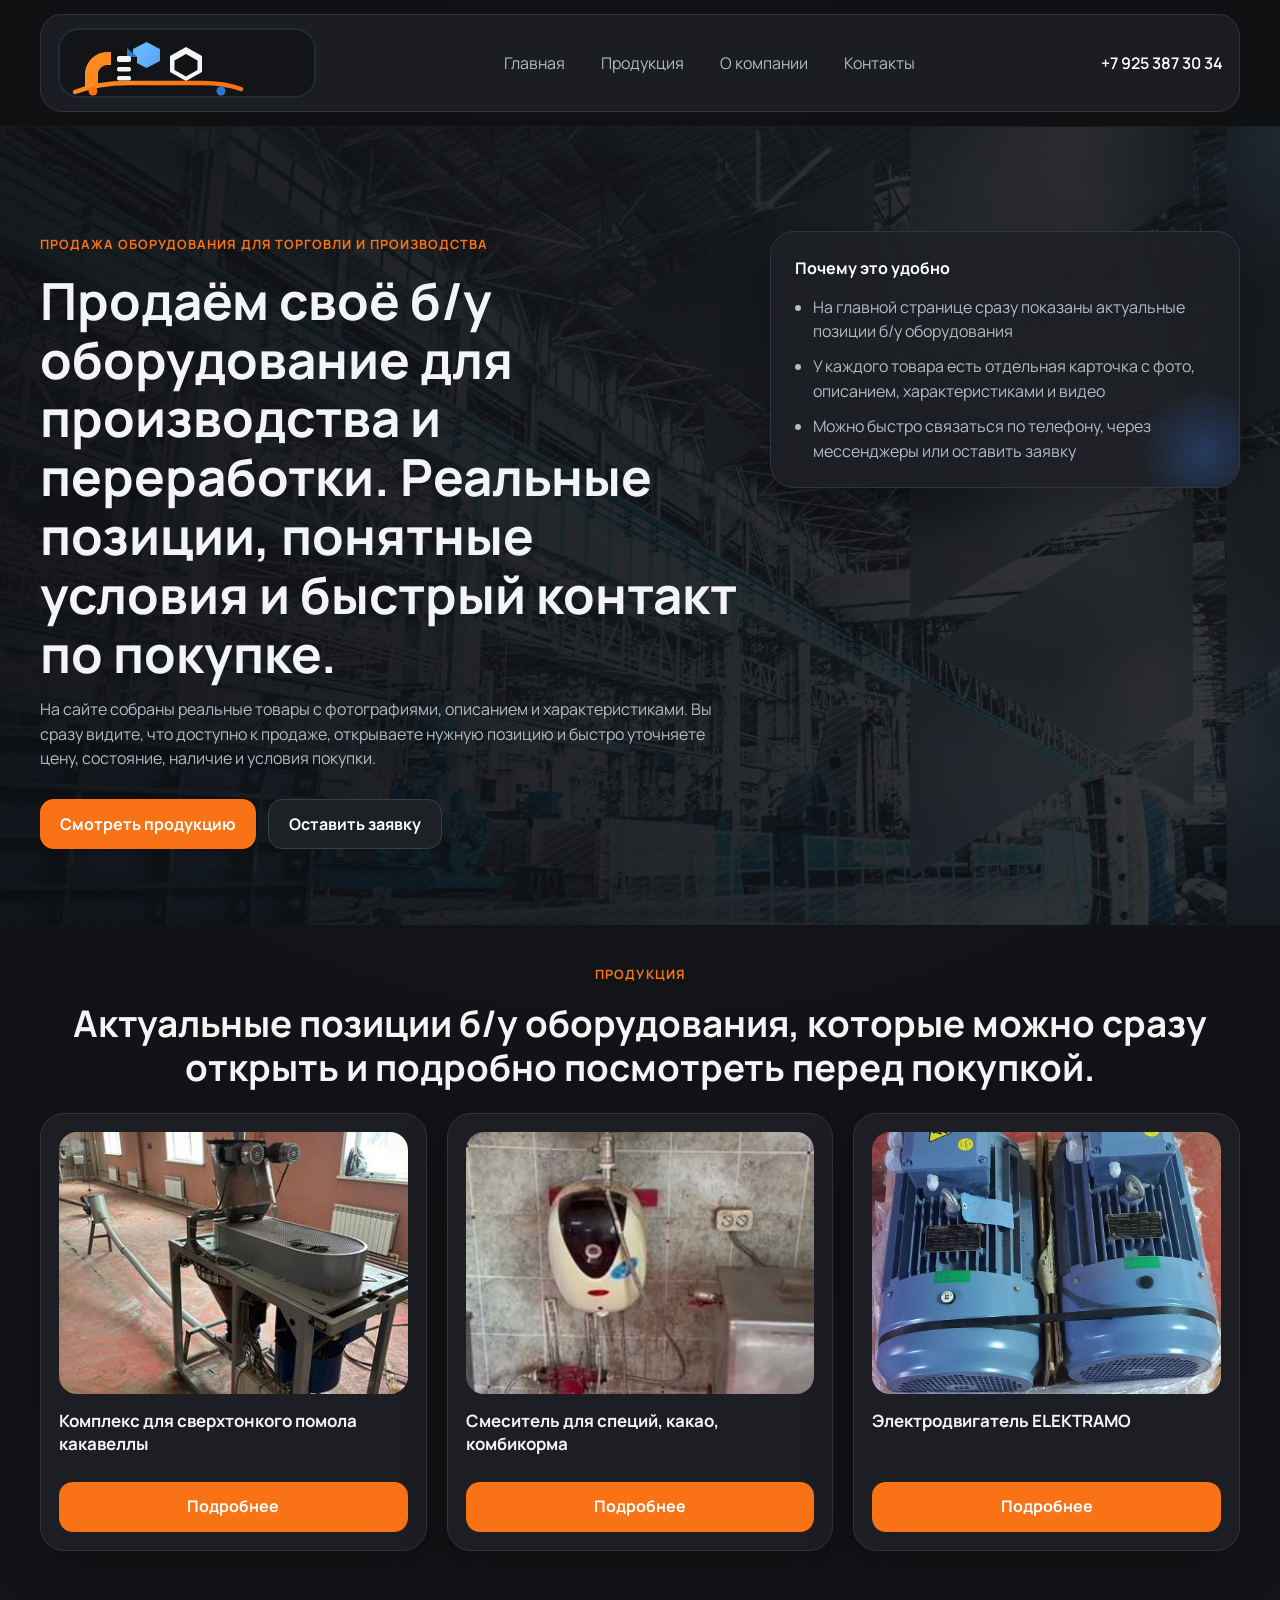
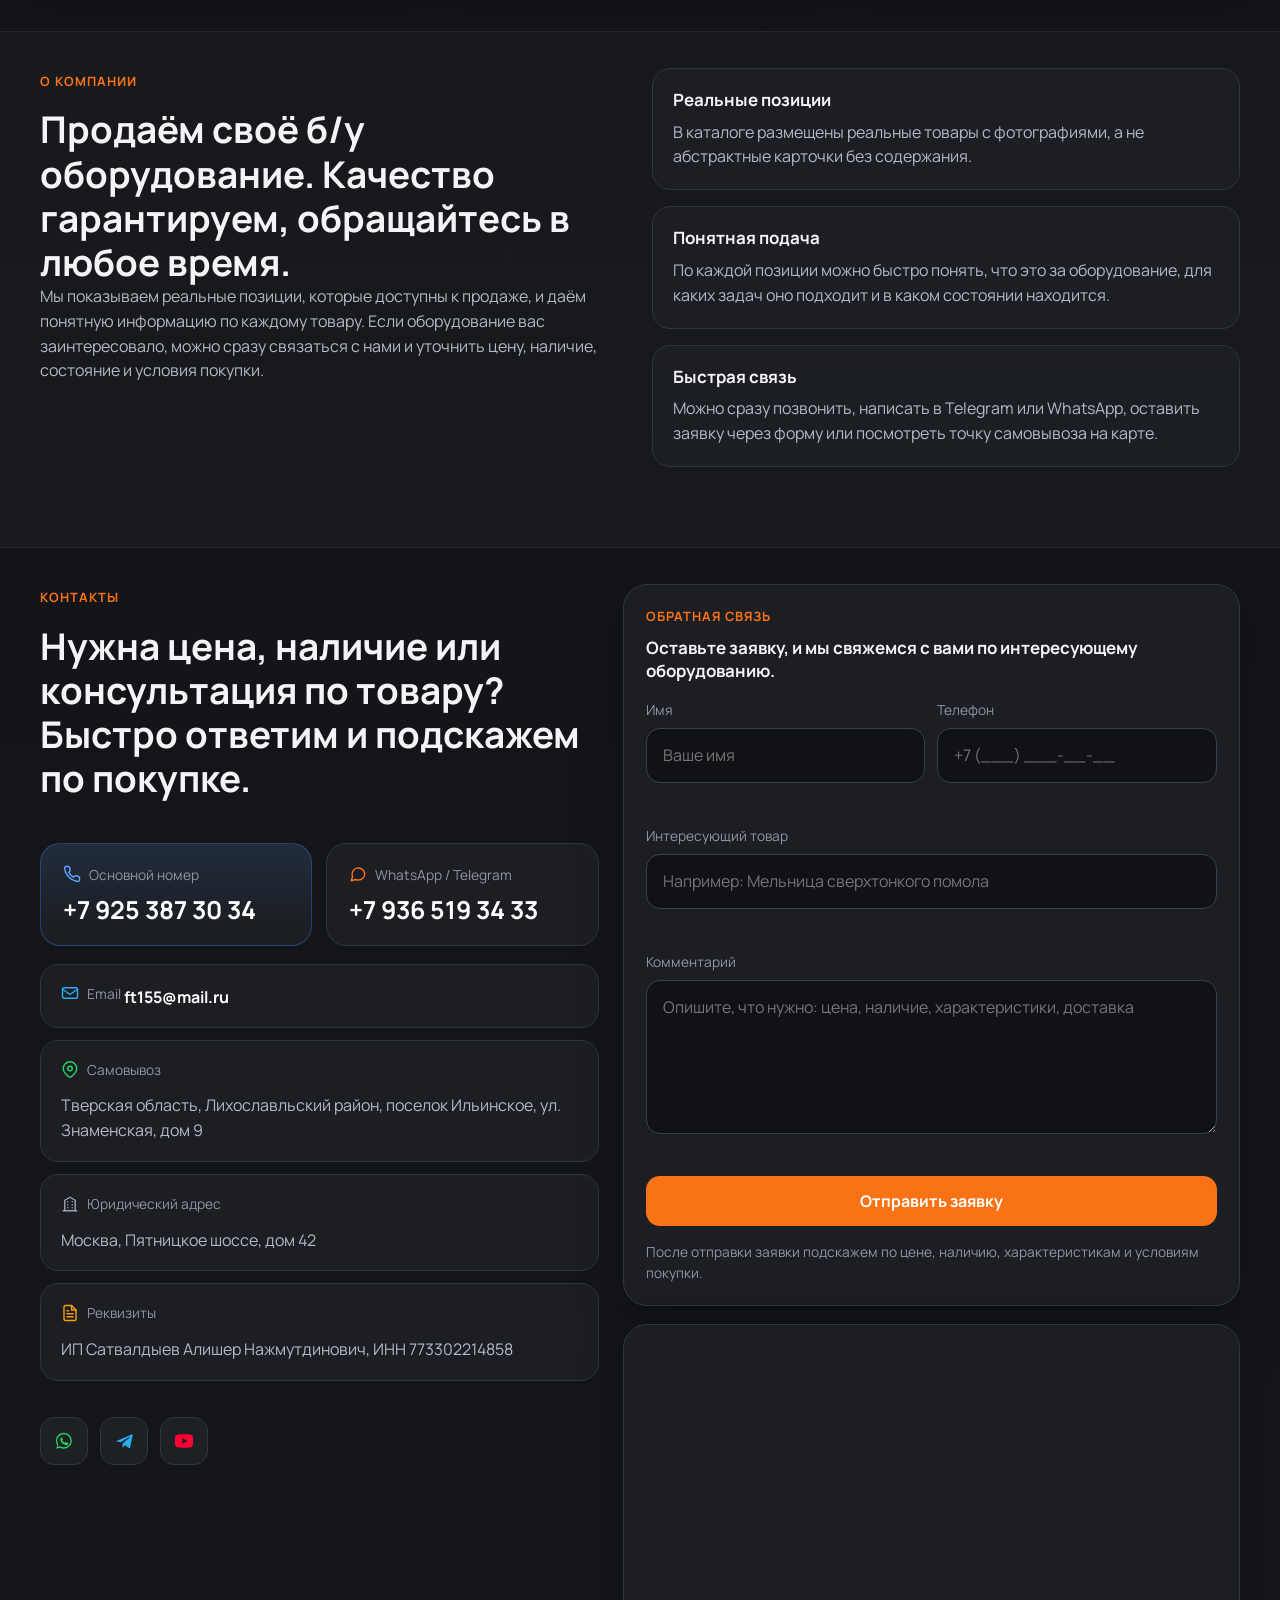
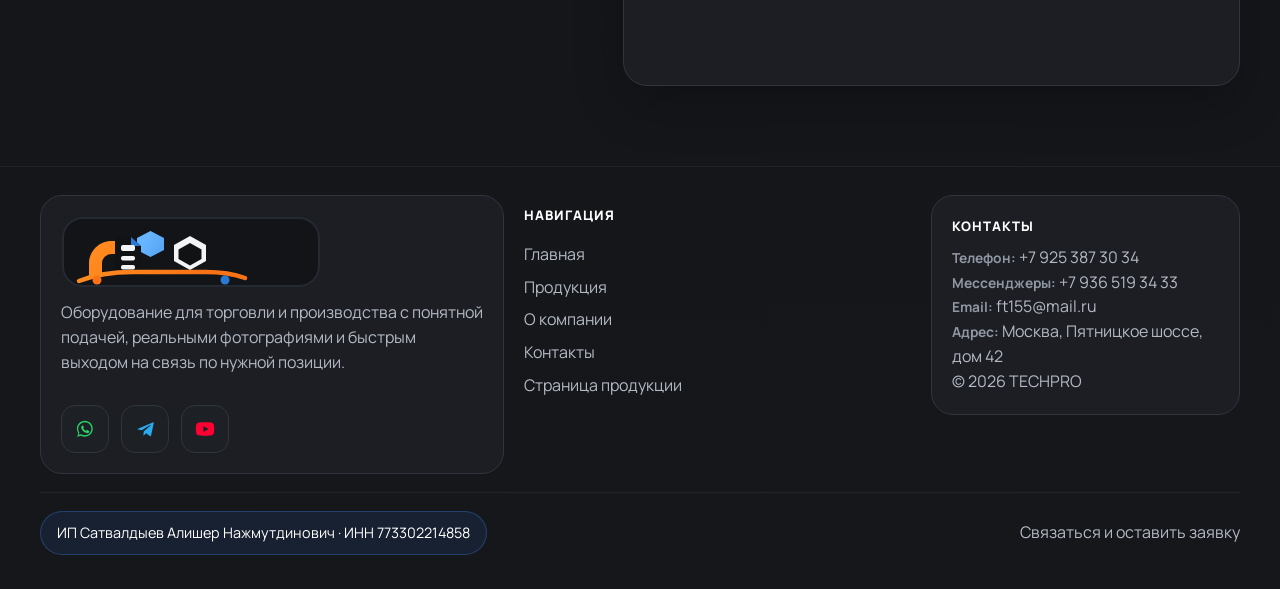
==== index.html @ 049d945d "first commit" ====
<!DOCTYPE html>
<html lang="ru">
<head>
    <meta charset="UTF-8">
    <meta name="viewport" content="width=device-width, initial-scale=1.0">
    <meta name="description" content="TECHPRO — продажа оборудования для торговли и производства. Реальная продукция, контакты, мессенджеры и самовывоз.">
    <title>TECHPRO | Продажа оборудования</title>
    <link rel="preconnect" href="https://fonts.googleapis.com">
    <link rel="preconnect" href="https://fonts.gstatic.com" crossorigin>
    <link href="https://fonts.googleapis.com/css2?family=Manrope:wght@400;500;600;700;800&display=swap" rel="stylesheet">
    <link rel="icon" href="data:image/svg+xml,%3Csvg xmlns='http://www.w3.org/2000/svg' viewBox='0 0 64 64'%3E%3Crect width='64' height='64' rx='16' fill='%23111114'/%3E%3Ctext x='50%25' y='54%25' dominant-baseline='middle' text-anchor='middle' fill='%23ffffff' font-family='Arial, sans-serif' font-size='20'%3ETP%3C/text%3E%3C/svg%3E">
    <link rel="stylesheet" href="style.css">
</head>
<body data-page="home">
    <header class="site-header" id="siteHeader">
        <div class="container header-inner">
            <a class="brand" href="#top">
                <img class="brand-logo" src="assets/products/logo.svg" alt="Логотип компании">
            </a>

            <nav class="site-nav" id="siteNav">
                <a href="#top">Главная</a>
                <a href="#products">Продукция</a>
                <a href="#about">О компании</a>
                <a href="#contacts">Контакты</a>
            </nav>

            <div class="header-side">
                <a class="header-phone" href="tel:+79253873034">+7 925 387 30 34</a>
                <button class="menu-toggle" id="menuToggle" type="button" aria-label="Открыть меню" aria-expanded="false">
                    <span></span>
                    <span></span>
                    <span></span>
                </button>
            </div>
        </div>
    </header>

    <main id="top">
        <section class="hero" id="hero">
            <div class="container hero-grid">
                <div class="hero-copy reveal">
                    <span class="eyebrow">Продажа оборудования для торговли и производства</span>
                    <h1>Продаём своё б/у оборудование для производства и переработки. Реальные позиции, понятные условия и быстрый контакт по покупке.</h1>
                    <p>
                        На сайте собраны реальные товары с фотографиями, описанием и характеристиками. Вы сразу видите, что доступно к продаже,
                        открываете нужную позицию и быстро уточняете цену, состояние, наличие и условия покупки.
                    </p>
                    <div class="hero-actions">
                        <a class="button button-primary" href="#products">Смотреть продукцию</a>
                        <a class="button button-secondary" href="#contacts">Оставить заявку</a>
                    </div>
                </div>

                <div class="hero-panel reveal">
                    <div class="hero-box">
                        <span>Почему это удобно</span>
                        <ul>
                            <li>На главной странице сразу показаны актуальные позиции б/у оборудования</li>
                            <li>У каждого товара есть отдельная карточка с фото, описанием, характеристиками и видео</li>
                            <li>Можно быстро связаться по телефону, через мессенджеры или оставить заявку</li>
                        </ul>
                    </div>
                </div>
            </div>
        </section>

        <section class="section" id="products">
            <div class="container">
                <div class="section-head reveal">
                    <span class="eyebrow">Продукция</span>
                    <h2>Актуальные позиции б/у оборудования, которые можно сразу открыть и подробно посмотреть перед покупкой.</h2>
                </div>
                <div class="product-grid" id="homeProductGrid"></div>
            </div>
        </section>

        <section class="section section-dark" id="about">
            <div class="container about-grid">
                <div class="reveal">
                    <span class="eyebrow">О компании</span>
                    <h2>Продаём своё б/у оборудование. Качество гарантируем, обращайтесь в любое время.</h2>
                    <p class="section-text">
                        Мы показываем реальные позиции, которые доступны к продаже, и даём понятную информацию по каждому товару.
                        Если оборудование вас заинтересовало, можно сразу связаться с нами и уточнить цену, наличие, состояние и условия покупки.
                    </p>
                </div>
                <div class="about-cards">
                    <article class="info-card reveal">
                        <h3>Реальные позиции</h3>
                        <p>В каталоге размещены реальные товары с фотографиями, а не абстрактные карточки без содержания.</p>
                    </article>
                    <article class="info-card reveal">
                        <h3>Понятная подача</h3>
                        <p>По каждой позиции можно быстро понять, что это за оборудование, для каких задач оно подходит и в каком состоянии находится.</p>
                    </article>
                    <article class="info-card reveal">
                        <h3>Быстрая связь</h3>
                        <p>Можно сразу позвонить, написать в Telegram или WhatsApp, оставить заявку через форму или посмотреть точку самовывоза на карте.</p>
                    </article>
                </div>
            </div>
        </section>

        <section class="section" id="contacts">
            <div class="container contacts-grid">
                <div class="contacts-column reveal">
                    <div class="section-head section-head-left">
                        <span class="eyebrow">Контакты</span>
                        <h2>Нужна цена, наличие или консультация по товару? Быстро ответим и подскажем по покупке.</h2>
                    </div>

                    <div class="contacts-primary">
                        <a class="contact-accent contact-accent-blue" href="tel:+79253873034">
                            <span><i class="inline-icon" data-icon="phone"></i>Основной номер</span>
                            <strong>+7 925 387 30 34</strong>
                        </a>
                        <a class="contact-accent" href="tel:+79365193433">
                            <span><i class="inline-icon" data-icon="message"></i>WhatsApp / Telegram</span>
                            <strong>+7 936 519 34 33</strong>
                        </a>
                    </div>

                    <div class="contact-meta">
                        <div class="contact-meta-item">
                            <span><i class="inline-icon" data-icon="email"></i>Email</span>
                            <a href="mailto:ft155@mail.ru">ft155@mail.ru</a>
                        </div>
                        <div class="contact-meta-item">
                            <span><i class="inline-icon" data-icon="location"></i>Самовывоз</span>
                            <p>Тверская область, Лихославльский район, поселок Ильинское, ул. Знаменская, дом 9</p>
                        </div>
                        <div class="contact-meta-item">
                            <span><i class="inline-icon" data-icon="office"></i>Юридический адрес</span>
                            <p>Москва, Пятницкое шоссе, дом 42</p>
                        </div>
                        <div class="contact-meta-item">
                            <span><i class="inline-icon" data-icon="document"></i>Реквизиты</span>
                            <p>ИП Сатвалдыев Алишер Нажмутдинович, ИНН 773302214858</p>
                        </div>
                    </div>

                    <div class="social-row social-row-left">
                        <a class="social-link" href="https://wa.me/79365193433" target="_blank" rel="noreferrer" aria-label="WhatsApp" data-icon="whatsapp"></a>
                        <a class="social-link" href="https://t.me/79365193433" target="_blank" rel="noreferrer" aria-label="Telegram" data-icon="telegram"></a>
                        <a class="social-link" href="https://www.youtube.com/@user-hd1fn2tr2u" target="_blank" rel="noreferrer" aria-label="YouTube" data-icon="youtube"></a>
                    </div>
                </div>

                <div class="contacts-aside reveal">
                    <form class="contact-form" id="contactForm" novalidate>
                        <div class="form-head">
                            <span class="eyebrow">Обратная связь</span>
                            <h3>Оставьте заявку, и мы свяжемся с вами по интересующему оборудованию.</h3>
                        </div>
                        <div class="form-grid">
                            <label class="field">
                                <span>Имя</span>
                                <input type="text" name="name" placeholder="Ваше имя" required>
                                <small class="field-error" data-error-for="name"></small>
                            </label>
                            <label class="field">
                                <span>Телефон</span>
                                <input type="tel" name="phone" placeholder="+7 (___) ___-__-__" required>
                                <small class="field-error" data-error-for="phone"></small>
                            </label>
                        </div>
                        <label class="field">
                            <span>Интересующий товар</span>
                            <input type="text" name="product" placeholder="Например: Мельница сверхтонкого помола">
                            <small class="field-error" data-error-for="product"></small>
                        </label>
                        <label class="field">
                            <span>Комментарий</span>
                            <textarea name="message" rows="5" placeholder="Опишите, что нужно: цена, наличие, характеристики, доставка" required></textarea>
                            <small class="field-error" data-error-for="message"></small>
                        </label>
                        <button class="button button-primary button-full" type="submit">Отправить заявку</button>
                        <p class="form-note">После отправки заявки подскажем по цене, наличию, характеристикам и условиям покупки.</p>
                        <p class="form-success" id="contactFormSuccess" hidden>Заявка отправлена. Мы свяжемся с вами в ближайшее время.</p>
                    </form>

                    <div class="map-card">
                        <iframe
                            title="Карта по координатам"
                            src="https://yandex.ru/map-widget/v1/?ll=37.358355%2C55.856063&mode=whatshere&whatshere%5Bpoint%5D=37.358355%2C55.856063&whatshere%5Bzoom%5D=16&z=16"
                            loading="lazy"
                            referrerpolicy="no-referrer-when-downgrade">
                        </iframe>
                    </div>
                </div>
            </div>
        </section>
    </main>

    <footer class="site-footer">
        <div class="container footer-inner">
            <div class="footer-brand">
                <img class="footer-logo" src="assets/products/logo.svg" alt="Логотип компании">
                <p>Оборудование для торговли и производства с понятной подачей, реальными фотографиями и быстрым выходом на связь по нужной позиции.</p>
                <div class="social-row social-row-left">
                    <a class="social-link" href="https://wa.me/79365193433" target="_blank" rel="noreferrer" aria-label="WhatsApp" data-icon="whatsapp"></a>
                    <a class="social-link" href="https://t.me/79365193433" target="_blank" rel="noreferrer" aria-label="Telegram" data-icon="telegram"></a>
                    <a class="social-link" href="https://www.youtube.com/@user-hd1fn2tr2u" target="_blank" rel="noreferrer" aria-label="YouTube" data-icon="youtube"></a>
                </div>
            </div>
            <div class="footer-links">
                <p class="footer-title">Навигация</p>
                <a href="#top">Главная</a>
                <a href="#products">Продукция</a>
                <a href="#about">О компании</a>
                <a href="#contacts">Контакты</a>
                <a href="products.html">Страница продукции</a>
            </div>
            <div class="footer-meta">
                <p class="footer-title">Контакты</p>
                <p><strong>Телефон:</strong> <a href="tel:+79253873034">+7 925 387 30 34</a></p>
                <p><strong>Мессенджеры:</strong> <a href="tel:+79365193433">+7 936 519 34 33</a></p>
                <p><strong>Email:</strong> <a href="mailto:ft155@mail.ru">ft155@mail.ru</a></p>
                <p><strong>Адрес:</strong> Москва, Пятницкое шоссе, дом 42</p>
                <p>© <span id="currentYear"></span> TECHPRO</p>
            </div>
        </div>
        <div class="container footer-bottom">
            <span class="footer-badge">ИП Сатвалдыев Алишер Нажмутдинович · ИНН 773302214858</span>
            <a href="#contacts" class="footer-policy">Связаться и оставить заявку</a>
        </div>
    </footer>

    <script type="module" src="script.js"></script>
</body>
</html>
---- style.css ----
:root {
    --bg: #111214;
    --bg-soft: #17191d;
    --surface: #1d2025;
    --surface-alt: #23272d;
    --surface-light: #2a2f36;
    --line: #30353d;
    --line-soft: #3a4049;
    --text: #f3f4f6;
    --muted: #b3bac4;
    --muted-soft: #8f97a2;
    --accent: #f97316;
    --accent-hover: #ea5e0d;
    --accent-blue: #3b82f6;
    --accent-blue-soft: rgba(59, 130, 246, 0.16);
    --white: #ffffff;
    --shadow: 0 18px 48px rgba(0, 0, 0, 0.26);
    --radius: 24px;
    --radius-sm: 18px;
    --container: min(1200px, calc(100vw - 32px));
}

*,
*::before,
*::after {
    box-sizing: border-box;
}

html {
    scroll-behavior: smooth;
}

body {
    margin: 0;
    min-width: 320px;
    font-family: "Manrope", sans-serif;
    color: var(--text);
    background:
        radial-gradient(circle at top, rgba(255, 255, 255, 0.04), transparent 28%),
        linear-gradient(180deg, #101113 0%, #15171b 100%);
    line-height: 1.55;
}

body.menu-open {
    overflow: hidden;
}

a {
    color: inherit;
    text-decoration: none;
}

img {
    display: block;
    max-width: 100%;
}

button,
input,
textarea {
    font: inherit;
}

button {
    border: 0;
    background: none;
    cursor: pointer;
}

iframe {
    width: 100%;
    border: 0;
}

.container {
    width: var(--container);
    margin: 0 auto;
}

.site-header {
    position: sticky;
    top: 0;
    z-index: 40;
    padding: 14px 0;
    background: rgba(16, 17, 19, 0.92);
    backdrop-filter: blur(14px);
    border-bottom: 1px solid rgba(255, 255, 255, 0.05);
}

.header-inner,
.hero-box,
.product-card,
.info-card,
.map-card,
.detail-gallery,
.detail-info,
.detail-tabs,
.thumb-button,
.tab-button,
.contact-form,
.contact-accent,
.contact-meta-item,
.footer-brand,
.footer-meta {
    border: 1px solid var(--line);
    background: rgba(29, 32, 37, 0.9);
}

.header-inner {
    display: flex;
    align-items: center;
    justify-content: space-between;
    gap: 20px;
    min-height: 72px;
    padding: 12px 16px;
    border-radius: 22px;
}

.brand {
    display: inline-flex;
    align-items: center;
    gap: 12px;
}

.brand-logo,
.footer-logo {
    display: block;
    width: auto;
    height: auto;
    object-fit: contain;
}

.brand-logo {
    max-height: 76px;
    max-width: 260px;
}

.site-nav {
    display: flex;
    align-items: center;
    gap: 8px;
}

.site-nav a {
    padding: 10px 14px;
    border-radius: 999px;
    color: var(--muted);
    transition: 0.24s ease;
}

.site-nav a:hover {
    color: var(--white);
    background: rgba(255, 255, 255, 0.05);
}

.nav-button {
    background: var(--accent);
    color: var(--white) !important;
}

.nav-button:hover {
    background: var(--accent-hover) !important;
}

.header-side {
    display: flex;
    align-items: center;
    gap: 16px;
}

.header-phone {
    color: var(--white);
    font-weight: 600;
    white-space: nowrap;
}

.menu-toggle {
    display: none;
    width: 44px;
    height: 44px;
    padding: 0;
    border-radius: 14px;
    border: 1px solid var(--line);
    background: var(--surface);
}

.menu-toggle span {
    display: block;
    width: 18px;
    height: 2px;
    margin: 4px auto;
    background: var(--white);
}

.hero,
.catalog-hero {
    padding: 56px 0 28px;
}

.hero {
    position: relative;
    overflow: hidden;
    min-height: calc(100svh - 102px);
    display: flex;
    align-items: center;
}

.hero::before {
    content: "";
    position: absolute;
    inset: 0;
    background:
        linear-gradient(90deg, rgba(10, 12, 16, 0.92) 0%, rgba(10, 12, 16, 0.82) 42%, rgba(10, 12, 16, 0.66) 100%),
        url("assets/products/hero.jpg") center/cover no-repeat;
    opacity: 0.5;
    pointer-events: none;
}


.hero-grid,
.about-grid,
.contacts-grid,
.detail-layout {
    display: grid;
    gap: 24px;
}

.hero-grid {
    grid-template-columns: 1.2fr 0.8fr;
    align-items: start;
}

.eyebrow {
    display: inline-block;
    margin-bottom: 16px;
    color: var(--accent);
    font-size: 0.8rem;
    font-weight: 700;
    text-transform: uppercase;
    letter-spacing: 0.08em;
}

h1,
h2,
h3,
p {
    margin: 0;
}

h1 {
    max-width: 760px;
    font-size: clamp(2rem, 4vw, 3.2rem);
    line-height: 1.15;
}

h2 {
    font-size: clamp(1.6rem, 3vw, 2.3rem);
    line-height: 1.2;
}

h3 {
    font-size: 1.06rem;
    line-height: 1.35;
}

.hero-copy p,
.section-text,
.detail-panel p,
.tab-panel p,
.detail-table td {
    color: var(--muted);
}

.hero-copy p {
    max-width: 680px;
    margin-top: 14px;
}

.reveal {
    opacity: 0;
    transform: translateY(28px);
    transition: opacity 0.7s ease, transform 0.7s ease;
}

.reveal.is-visible {
    opacity: 1;
    transform: translateY(0);
}

.hero-actions {
    display: flex;
    flex-wrap: wrap;
    gap: 12px;
    margin-top: 28px;
}

.button {
    display: inline-flex;
    align-items: center;
    justify-content: center;
    min-height: 50px;
    padding: 0 20px;
    border-radius: 14px;
    font-weight: 700;
    transition: transform 0.24s ease, background-color 0.24s ease, border-color 0.24s ease, box-shadow 0.24s ease;
}

.button:hover {
    transform: translateY(-2px);
    box-shadow: 0 14px 28px rgba(0, 0, 0, 0.2);
}

.button-primary {
    background: var(--accent);
    color: var(--white);
}

.button-primary:hover {
    background: var(--accent-hover);
}

.button-secondary {
    border: 1px solid var(--line-soft);
    background: var(--surface);
    color: var(--white);
}

.hero-box {
    padding: 24px;
    border-radius: var(--radius);
    box-shadow: var(--shadow);
    position: relative;
    overflow: hidden;
}

.hero-box::before {
    content: "";
    position: absolute;
    inset: auto -30px -30px auto;
    width: 130px;
    height: 130px;
    border-radius: 50%;
    background: radial-gradient(circle, rgba(59, 130, 246, 0.28), transparent 70%);
    pointer-events: none;
}

.hero-box span {
    display: inline-block;
    margin-bottom: 14px;
    color: var(--white);
    font-weight: 700;
}

.hero-box ul {
    margin: 0;
    padding-left: 18px;
    color: var(--muted);
}

.hero-box li + li {
    margin-top: 10px;
}

.section,
.detail-section {
    padding: 36px 0 80px;
}

.section-dark {
    background: rgba(255, 255, 255, 0.02);
    border-top: 1px solid rgba(255, 255, 255, 0.05);
    border-bottom: 1px solid rgba(255, 255, 255, 0.05);
}

.section-head {
    margin-bottom: 24px;
    text-align: center;
}

.section-head-left {
    text-align: left;
}

.product-grid {
    display: grid;
    grid-template-columns: repeat(3, minmax(0, 1fr));
    gap: 20px;
}

.product-card {
    display: flex;
    flex-direction: column;
    gap: 16px;
    padding: 18px;
    border-radius: var(--radius);
    box-shadow: var(--shadow);
    transition: transform 0.28s ease, box-shadow 0.28s ease, border-color 0.28s ease;
}

.product-card:hover {
    transform: translateY(-6px);
    box-shadow: 0 22px 56px rgba(0, 0, 0, 0.34);
    border-color: rgba(59, 130, 246, 0.32);
}

.product-card-image {
    aspect-ratio: 4 / 3;
    border-radius: 18px;
    overflow: hidden;
    background: #f3f4f6;
}

.product-card-image img {
    width: 100%;
    height: 100%;
    object-fit: cover;
    object-position: center;
    transition: transform 0.45s ease;
}

.product-card:hover .product-card-image img {
    transform: scale(1.04);
}

.product-card h3 {
    min-height: 56px;
}

.product-card-footer {
    margin-top: auto;
}

.product-card .button {
    width: 100%;
}

.about-grid,
.contacts-grid {
    grid-template-columns: 1fr 1fr;
    align-items: start;
}

.about-cards {
    display: grid;
    gap: 16px;
}

.info-card {
    padding: 20px;
    border-radius: var(--radius-sm);
}

.info-card p {
    margin-top: 8px;
    color: var(--muted);
}

.contacts-grid {
    grid-template-columns: minmax(0, 0.95fr) minmax(0, 1.05fr);
}

.contacts-column,
.contacts-aside {
    display: grid;
    gap: 18px;
}

.contacts-primary {
    display: grid;
    grid-template-columns: repeat(2, minmax(0, 1fr));
    gap: 14px;
}

.contact-accent {
    display: flex;
    flex-direction: column;
    gap: 10px;
    padding: 20px 22px;
    border-radius: 20px;
    transition: border-color 0.2s ease, transform 0.2s ease;
}

.contact-accent:hover {
    transform: translateY(-1px);
    border-color: var(--accent);
}

.contact-accent span,
.contact-meta-item span,
.field span,
.form-note,
.footer-meta strong {
    color: var(--muted-soft);
    font-size: 0.86rem;
}

.contact-accent span,
.contact-meta-item span {
    display: inline-flex;
    align-items: center;
    gap: 8px;
}

.inline-icon {
    display: inline-flex;
    width: 18px;
    height: 18px;
    color: currentColor;
}

.inline-icon svg {
    width: 18px;
    height: 18px;
}

.contact-accent strong {
    color: var(--white);
    font-size: 1.55rem;
    line-height: 1.2;
}

.contact-accent-blue {
    border-color: rgba(59, 130, 246, 0.34);
    background:
        linear-gradient(180deg, rgba(59, 130, 246, 0.12), transparent 80%),
        rgba(29, 32, 37, 0.94);
}

.contact-meta {
    display: grid;
    gap: 12px;
}

.contact-meta-item {
    padding: 18px 20px;
    border-radius: 18px;
}

.contact-meta-item a {
    color: var(--white);
    font-weight: 700;
}

.contact-meta-item p {
    margin-top: 8px;
    color: var(--muted);
}

.contact-form {
    padding: 22px;
    border-radius: var(--radius);
    display: grid;
    gap: 16px;
    box-shadow: var(--shadow);
}

.form-head {
    display: grid;
    gap: 10px;
}

.form-head .eyebrow {
    margin-bottom: 0;
}

.form-grid {
    display: grid;
    grid-template-columns: repeat(2, minmax(0, 1fr));
    gap: 12px;
}

.field {
    display: grid;
    gap: 8px;
}

.field input,
.field textarea {
    width: 100%;
    padding: 14px 16px;
    border-radius: 14px;
    border: 1px solid var(--line-soft);
    background: rgba(17, 18, 20, 0.92);
    color: var(--white);
    outline: none;
    transition: border-color 0.2s ease, box-shadow 0.2s ease;
}

.field input:focus,
.field textarea:focus {
    border-color: rgba(59, 130, 246, 0.6);
    box-shadow: 0 0 0 3px rgba(59, 130, 246, 0.12);
}

.field.is-invalid input,
.field.is-invalid textarea {
    border-color: rgba(249, 115, 22, 0.8);
    box-shadow: 0 0 0 3px rgba(249, 115, 22, 0.12);
}

.field-error {
    min-height: 18px;
    color: #ff9f66;
    font-size: 0.8rem;
    line-height: 1.4;
}

.button-full {
    width: 100%;
}

.form-note {
    line-height: 1.5;
}

.form-success {
    color: #8cc2ff;
    font-weight: 700;
}

.social-row {
    display: flex;
    flex-wrap: wrap;
    gap: 12px;
    margin-top: 18px;
}

.social-row-left {
    justify-content: flex-start;
}

.social-link {
    width: 48px;
    height: 48px;
    display: grid;
    place-items: center;
    border-radius: 14px;
    border: 1px solid var(--line);
    background: var(--surface);
    color: var(--white);
    transition: 0.2s ease;
}

.social-link[data-icon="whatsapp"] {
    color: #25d366;
}

.social-link[data-icon="telegram"] {
    color: #2aabee;
}

.social-link[data-icon="youtube"] {
    color: #ff0033;
}

.social-link:hover {
    border-color: currentColor;
    background: rgba(255, 255, 255, 0.04);
}

.social-link svg {
    width: 22px;
    height: 22px;
}

.map-card {
    min-height: 360px;
    overflow: hidden;
    border-radius: var(--radius);
    box-shadow: var(--shadow);
}

.map-card iframe {
    display: block;
    width: 100%;
    height: 360px;
}

.site-footer {
    padding: 28px 0 34px;
    border-top: 1px solid rgba(255, 255, 255, 0.05);
}

.footer-inner {
    display: grid;
    grid-template-columns: 1.2fr 1fr 0.8fr;
    gap: 20px;
    align-items: start;
}

.footer-inner p {
    color: var(--muted);
}

.footer-brand,
.footer-meta {
    padding: 20px;
    border-radius: 22px;
}

.footer-brand {
    display: grid;
    gap: 12px;
}

.footer-logo {
    max-height: 88px;
}

.footer-links {
    display: grid;
    gap: 8px;
    padding-top: 10px;
}

.footer-title {
    margin-bottom: 8px;
    color: var(--white) !important;
    font-size: 0.82rem;
    font-weight: 800;
    text-transform: uppercase;
    letter-spacing: 0.08em;
}

.footer-links a {
    color: var(--muted);
}

.footer-links a:hover {
    color: var(--white);
}

.footer-bottom {
    display: flex;
    align-items: center;
    justify-content: space-between;
    gap: 16px;
    margin-top: 18px;
    padding-top: 18px;
    border-top: 1px solid rgba(255, 255, 255, 0.05);
}

.footer-badge {
    display: inline-flex;
    align-items: center;
    min-height: 44px;
    padding: 0 16px;
    border-radius: 999px;
    border: 1px solid rgba(59, 130, 246, 0.32);
    background: rgba(59, 130, 246, 0.1);
    color: var(--white);
    font-size: 0.9rem;
}

.footer-policy {
    color: var(--muted);
}

.footer-policy:hover {
    color: var(--white);
}

.breadcrumbs {
    display: flex;
    align-items: center;
    gap: 10px;
    margin-bottom: 22px;
    color: var(--muted-soft);
    font-size: 0.92rem;
}

.product-grid-catalog {
    grid-template-columns: repeat(3, minmax(0, 1fr));
}

.detail-layout {
    grid-template-columns: minmax(0, 1fr) minmax(0, 1fr);
    align-items: start;
}

.detail-gallery,
.detail-info,
.detail-tabs {
    border-radius: var(--radius);
    box-shadow: var(--shadow);
}

.detail-gallery,
.detail-info {
    padding: 20px;
}

.detail-gallery,
.detail-info,
.detail-tabs {
    transition: transform 0.28s ease, box-shadow 0.28s ease;
}

.detail-main-image {
    aspect-ratio: 1 / 1;
    border-radius: 20px;
    overflow: hidden;
    background: #f3f4f6;
}

.detail-main-image img {
    width: 100%;
    height: 100%;
    object-fit: cover;
    object-position: center;
    transition: transform 0.4s ease;
}

.detail-main-image:hover img {
    transform: scale(1.03);
}

.thumb-row {
    display: grid;
    grid-template-columns: repeat(4, minmax(0, 1fr));
    gap: 10px;
    margin-top: 14px;
}

.thumb-button {
    padding: 8px;
    border-radius: 14px;
    transition: transform 0.22s ease, border-color 0.22s ease;
}

.thumb-button.is-active {
    border-color: var(--accent);
}

.thumb-button:hover {
    transform: translateY(-2px);
}

.thumb-button img {
    aspect-ratio: 1 / 1;
    object-fit: contain;
}

.detail-info {
    display: grid;
    gap: 18px;
    position: relative;
    overflow: hidden;
}

.detail-info::before {
    content: "";
    position: absolute;
    inset: -30px auto auto -20px;
    width: 120px;
    height: 120px;
    border-radius: 50%;
    background: radial-gradient(circle, rgba(59, 130, 246, 0.14), transparent 70%);
    pointer-events: none;
}

.detail-price {
    color: var(--white);
    font-size: 1.6rem;
    font-weight: 800;
}

.detail-actions {
    display: flex;
    flex-wrap: wrap;
    gap: 12px;
}

.detail-tabs {
    grid-column: 1 / -1;
    overflow: hidden;
}

.detail-video {
    grid-column: 1 / -1;
    padding: 20px;
    border: 1px solid var(--line);
    border-radius: var(--radius);
    background: rgba(29, 32, 37, 0.9);
    box-shadow: var(--shadow);
}

.detail-video-frame {
    position: relative;
    aspect-ratio: 16 / 9;
    overflow: hidden;
    border-radius: 18px;
    background: #0f1114;
}

.detail-video-frame iframe,
.detail-video-frame video {
    width: 100%;
    height: 100%;
}

.detail-video-actions {
    display: flex;
    flex-wrap: wrap;
    gap: 12px;
    margin-top: 14px;
}

.media-modal {
    position: fixed;
    inset: 0;
    z-index: 120;
    display: grid;
    place-items: center;
    padding: 24px;
}

.media-modal[hidden] {
    display: none;
}

.media-modal-backdrop {
    position: absolute;
    inset: 0;
    background: rgba(5, 7, 10, 0.82);
    backdrop-filter: blur(8px);
}

.media-modal-dialog {
    position: relative;
    z-index: 1;
    width: min(1100px, calc(100vw - 32px));
    border-radius: 24px;
    border: 1px solid var(--line);
    background: #121418;
    box-shadow: 0 32px 90px rgba(0, 0, 0, 0.45);
    overflow: hidden;
}

.media-modal-content {
    aspect-ratio: 16 / 9;
    background: #0f1114;
}

.media-modal-content iframe,
.media-modal-content video {
    width: 100%;
    height: 100%;
}

.media-modal-close {
    position: absolute;
    top: 14px;
    right: 14px;
    z-index: 2;
    width: 42px;
    height: 42px;
    border-radius: 50%;
    border: 1px solid rgba(255, 255, 255, 0.12);
    background: rgba(0, 0, 0, 0.46);
    color: var(--white);
    font-size: 1.6rem;
    line-height: 1;
}

.product-page-shell {
    padding: 40px 0 0;
}

.product-page-header {
    padding: 32px 0 18px;
}

.product-page-header .breadcrumbs {
    margin-bottom: 18px;
}

.product-single-layout {
    display: grid;
    grid-template-columns: minmax(0, 0.92fr) minmax(0, 1.08fr);
    gap: 24px;
    align-items: start;
}

.product-page-contacts {
    margin-top: 56px;
}

.tab-head {
    display: flex;
    gap: 0;
    border-bottom: 1px solid var(--line);
    background: rgba(255, 255, 255, 0.02);
}

.tab-button {
    flex: 0 0 auto;
    padding: 16px 20px;
    border: 0;
    border-right: 1px solid var(--line);
    border-radius: 0;
    color: var(--muted);
}

.tab-button.is-active {
    color: var(--white);
    background:
        linear-gradient(180deg, rgba(59, 130, 246, 0.12), transparent 90%),
        rgba(255, 255, 255, 0.04);
}

.tab-panel {
    display: none;
    padding: 24px;
}

.tab-panel.is-active {
    display: block;
}

.tab-panel p + p {
    margin-top: 14px;
}

.detail-table {
    width: 100%;
    border-collapse: collapse;
}

.detail-table tr {
    border-bottom: 1px solid var(--line);
}

.detail-table td {
    padding: 14px 10px;
    vertical-align: top;
}

.detail-table td:first-child {
    width: 34%;
    color: var(--muted-soft);
}

@media (max-width: 980px) {
    .site-nav {
        position: fixed;
        top: 84px;
        left: 16px;
        right: 16px;
        display: none;
        flex-direction: column;
        align-items: stretch;
        padding: 14px;
        border: 1px solid var(--line);
        border-radius: 20px;
        background: rgba(23, 25, 29, 0.98);
        box-shadow: 0 20px 44px rgba(0, 0, 0, 0.35);
    }

    .site-nav.is-open {
        display: flex;
    }

    .site-nav a {
        text-align: center;
    }

    .menu-toggle {
        display: block;
    }

    .header-phone {
        display: none;
    }

    .hero-grid,
    .about-grid,
    .contacts-grid,
    .detail-layout,
    .footer-inner,
    .product-single-layout {
        grid-template-columns: 1fr;
    }

    .product-grid,
    .product-grid-catalog {
        grid-template-columns: repeat(2, minmax(0, 1fr));
    }

    .contacts-primary,
    .form-grid {
        grid-template-columns: 1fr;
    }

    .footer-bottom {
        flex-direction: column;
        align-items: flex-start;
    }
}

@media (max-width: 720px) {
    .product-grid,
    .product-grid-catalog,
    .thumb-row {
        grid-template-columns: 1fr;
    }

    .brand-logo {
        max-height: 60px;
        max-width: 190px;
    }

    .hero,
    .catalog-hero {
        padding-top: 28px;
    }

    .hero {
        min-height: calc(100svh - 92px);
    }

    .section,
    .detail-section {
        padding: 28px 0 56px;
    }

    .hero-actions,
    .detail-actions {
        flex-direction: column;
    }

    .button {
        width: 100%;
    }

    .contact-accent strong {
        font-size: 1.3rem;
    }

    .map-card,
    .map-card iframe {
        min-height: 280px;
        height: 280px;
    }

    .tab-head {
        flex-direction: column;
    }

    .detail-video-actions {
        flex-direction: column;
    }

    .media-modal {
        padding: 16px;
    }

    .tab-button {
        border-right: 0;
        border-bottom: 1px solid var(--line);
        text-align: left;
    }

    .detail-table td,
    .detail-table tr,
    .detail-table tbody {
        display: block;
        width: 100%;
    }

    .detail-table td {
        padding: 10px 0;
    }

    .detail-table td:first-child {
        width: 100%;
        padding-bottom: 4px;
    }
}
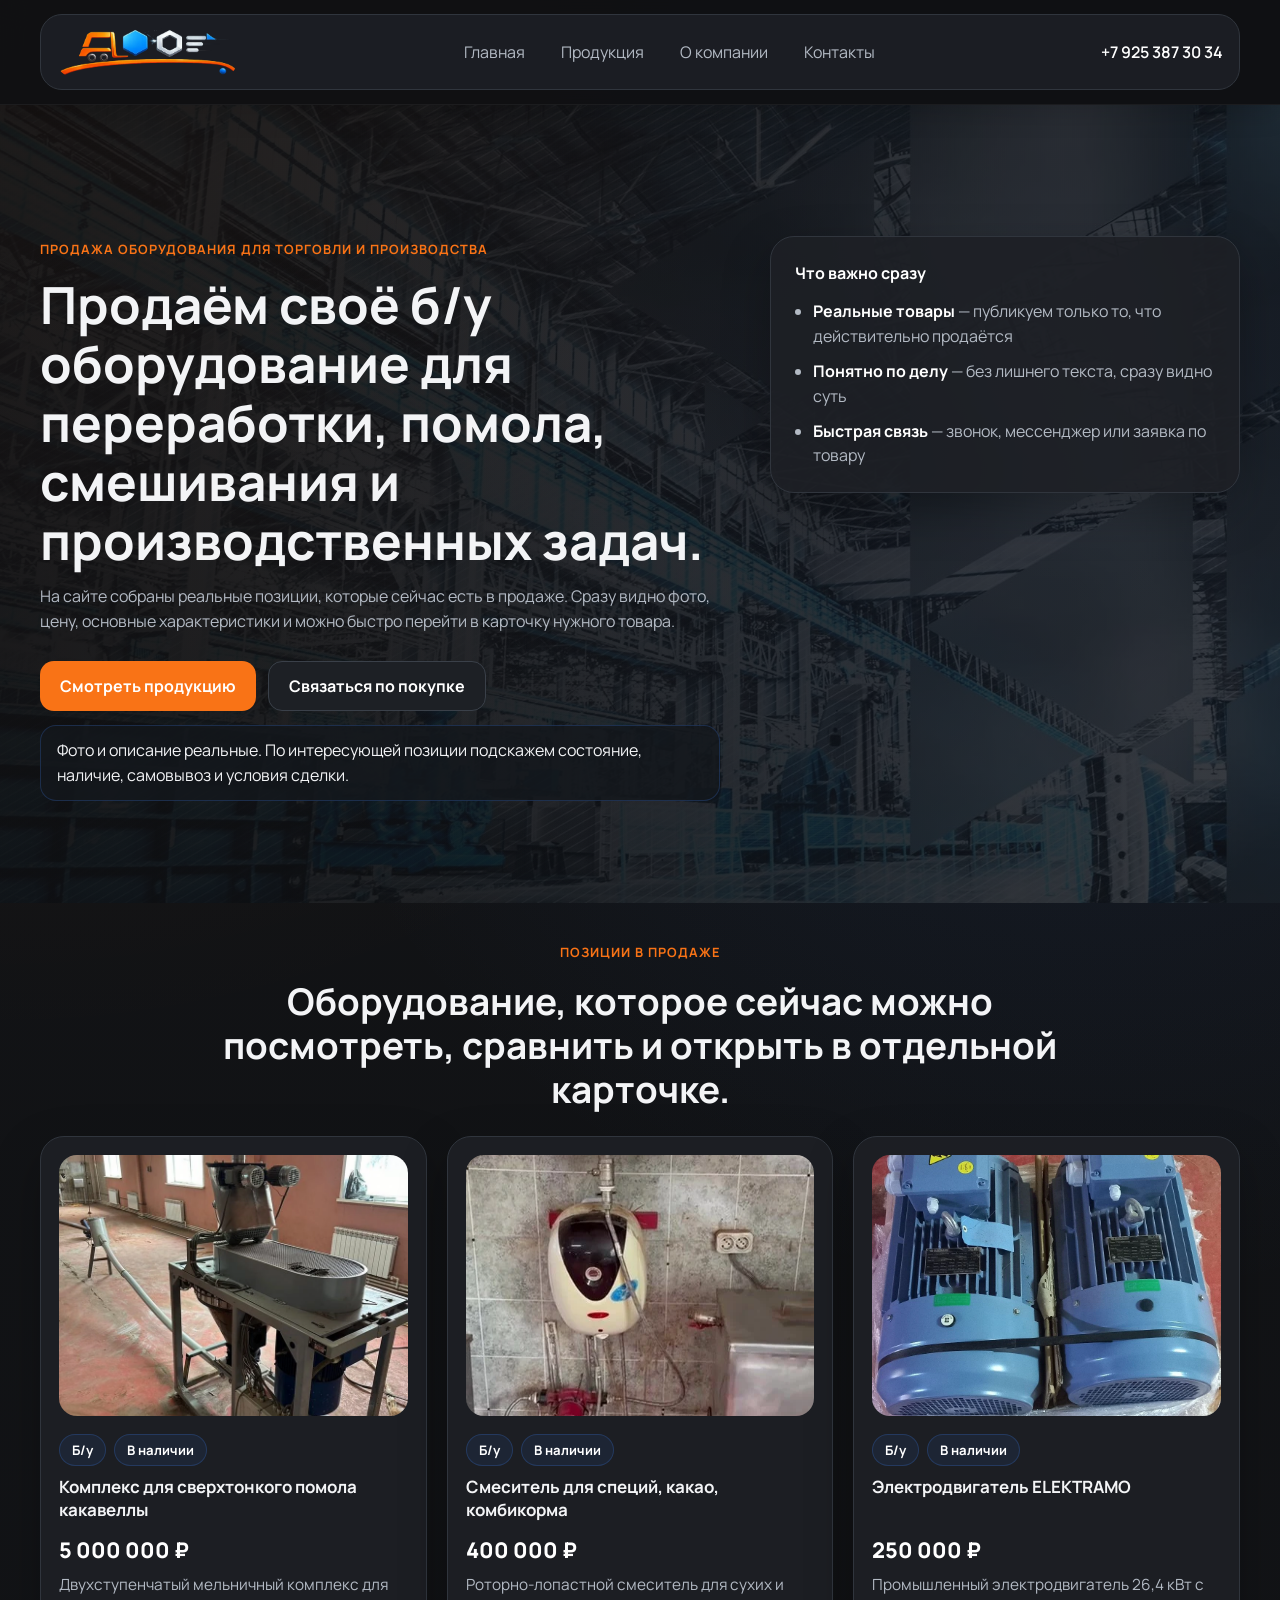
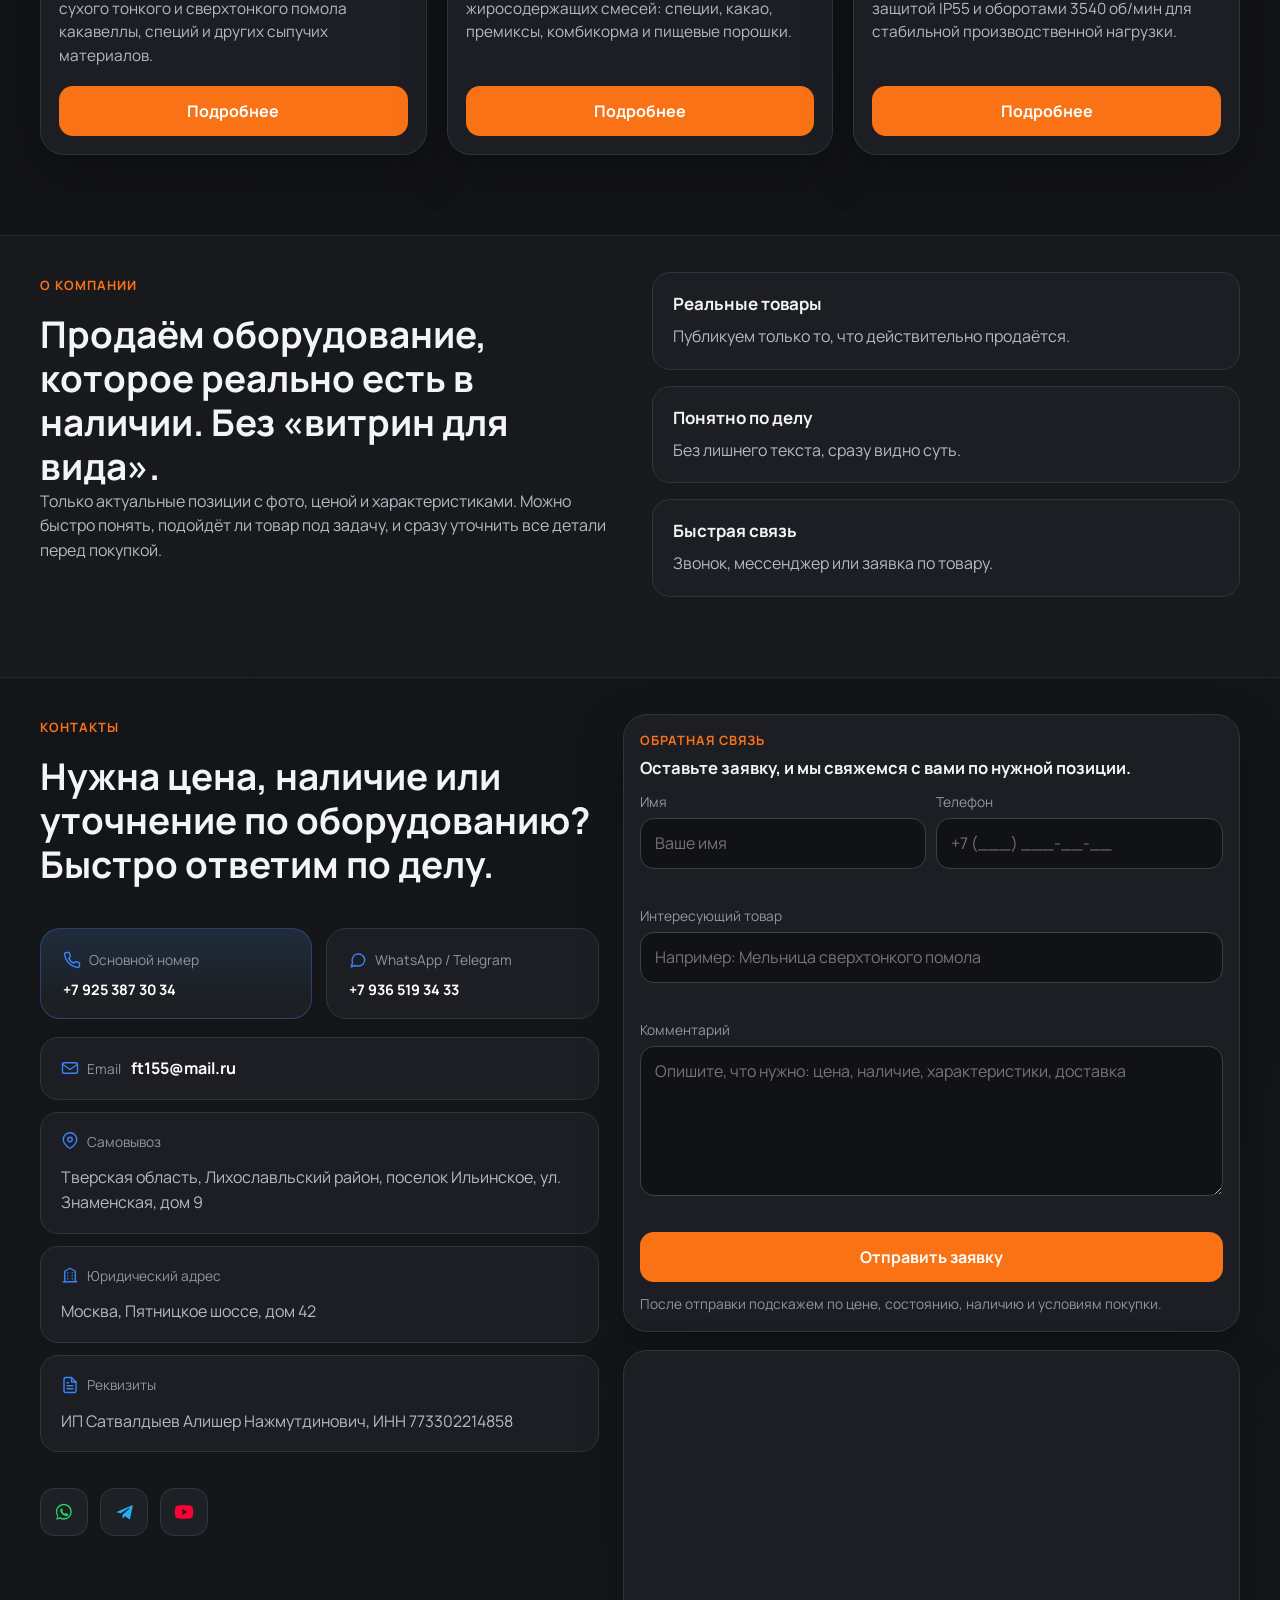
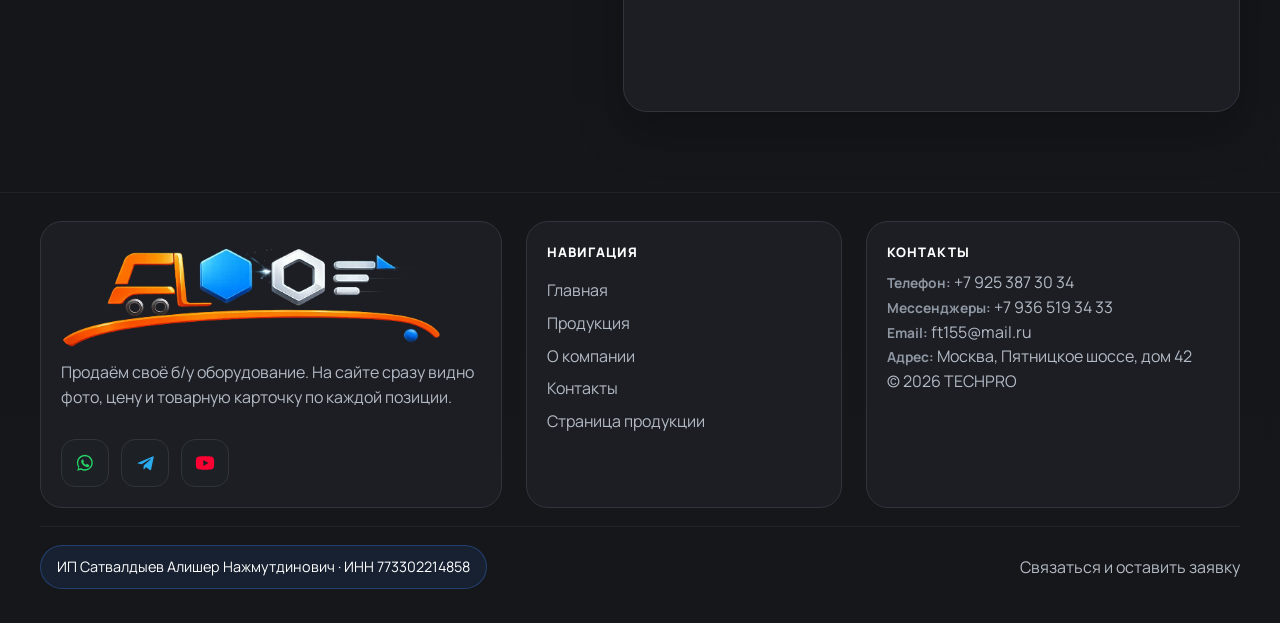
==== commit 8a7c85de: "Финальная часть сайта, до правок клиента" ====
--- a/index.html
+++ b/index.html
@@ -3,19 +3,19 @@
 <head>
     <meta charset="UTF-8">
     <meta name="viewport" content="width=device-width, initial-scale=1.0">
-    <meta name="description" content="TECHPRO — продажа оборудования для торговли и производства. Реальная продукция, контакты, мессенджеры и самовывоз.">
-    <title>TECHPRO | Продажа оборудования</title>
+    <meta name="description" content="TECHPRO — продажа своего б/у оборудования для переработки, производства и торговли. Реальные позиции, фото, цена и быстрый контакт по покупке.">
+    <title>TECHPRO | Б/у оборудование в продаже</title>
     <link rel="preconnect" href="https://fonts.googleapis.com">
     <link rel="preconnect" href="https://fonts.gstatic.com" crossorigin>
     <link href="https://fonts.googleapis.com/css2?family=Manrope:wght@400;500;600;700;800&display=swap" rel="stylesheet">
-    <link rel="icon" href="data:image/svg+xml,%3Csvg xmlns='http://www.w3.org/2000/svg' viewBox='0 0 64 64'%3E%3Crect width='64' height='64' rx='16' fill='%23111114'/%3E%3Ctext x='50%25' y='54%25' dominant-baseline='middle' text-anchor='middle' fill='%23ffffff' font-family='Arial, sans-serif' font-size='20'%3ETP%3C/text%3E%3C/svg%3E">
+    <link rel="icon" type="image/svg+xml" href="assets/products/logo.svg">
     <link rel="stylesheet" href="style.css">
 </head>
 <body data-page="home">
     <header class="site-header" id="siteHeader">
         <div class="container header-inner">
             <a class="brand" href="#top">
-                <img class="brand-logo" src="assets/products/logo.svg" alt="Логотип компании">
+                <img class="brand-logo" src="assets/products/logo.webp" alt="Логотип компании">
             </a>
 
             <nav class="site-nav" id="siteNav">
@@ -41,24 +41,24 @@
             <div class="container hero-grid">
                 <div class="hero-copy reveal">
                     <span class="eyebrow">Продажа оборудования для торговли и производства</span>
-                    <h1>Продаём своё б/у оборудование для производства и переработки. Реальные позиции, понятные условия и быстрый контакт по покупке.</h1>
+                    <h1>Продаём своё б/у оборудование для переработки, помола, смешивания и производственных задач.</h1>
                     <p>
-                        На сайте собраны реальные товары с фотографиями, описанием и характеристиками. Вы сразу видите, что доступно к продаже,
-                        открываете нужную позицию и быстро уточняете цену, состояние, наличие и условия покупки.
+                        На сайте собраны реальные позиции, которые сейчас есть в продаже. Сразу видно фото, цену, основные характеристики и можно быстро перейти в карточку нужного товара.
                     </p>
                     <div class="hero-actions">
                         <a class="button button-primary" href="#products">Смотреть продукцию</a>
-                        <a class="button button-secondary" href="#contacts">Оставить заявку</a>
-                    </div>
+                        <a class="button button-secondary" href="#contacts">Связаться по покупке</a>
+                    </div>
+                    <p class="hero-note">Фото и описание реальные. По интересующей позиции подскажем состояние, наличие, самовывоз и условия сделки.</p>
                 </div>
 
                 <div class="hero-panel reveal">
                     <div class="hero-box">
-                        <span>Почему это удобно</span>
+                        <span>Что важно сразу</span>
                         <ul>
-                            <li>На главной странице сразу показаны актуальные позиции б/у оборудования</li>
-                            <li>У каждого товара есть отдельная карточка с фото, описанием, характеристиками и видео</li>
-                            <li>Можно быстро связаться по телефону, через мессенджеры или оставить заявку</li>
+                            <li><strong>Реальные товары</strong> — публикуем только то, что действительно продаётся</li>
+                            <li><strong>Понятно по делу</strong> — без лишнего текста, сразу видно суть</li>
+                            <li><strong>Быстрая связь</strong> — звонок, мессенджер или заявка по товару</li>
                         </ul>
                     </div>
                 </div>
@@ -68,8 +68,8 @@
         <section class="section" id="products">
             <div class="container">
                 <div class="section-head reveal">
-                    <span class="eyebrow">Продукция</span>
-                    <h2>Актуальные позиции б/у оборудования, которые можно сразу открыть и подробно посмотреть перед покупкой.</h2>
+                    <span class="eyebrow">Позиции в продаже</span>
+                    <h2>Оборудование, которое сейчас можно посмотреть, сравнить и открыть в отдельной карточке.</h2>
                 </div>
                 <div class="product-grid" id="homeProductGrid"></div>
             </div>
@@ -79,24 +79,23 @@
             <div class="container about-grid">
                 <div class="reveal">
                     <span class="eyebrow">О компании</span>
-                    <h2>Продаём своё б/у оборудование. Качество гарантируем, обращайтесь в любое время.</h2>
+                    <h2>Продаём оборудование, которое реально есть в наличии. Без «витрин для вида».</h2>
                     <p class="section-text">
-                        Мы показываем реальные позиции, которые доступны к продаже, и даём понятную информацию по каждому товару.
-                        Если оборудование вас заинтересовало, можно сразу связаться с нами и уточнить цену, наличие, состояние и условия покупки.
+                        Только актуальные позиции с фото, ценой и характеристиками. Можно быстро понять, подойдёт ли товар под задачу, и сразу уточнить все детали перед покупкой.
                     </p>
                 </div>
                 <div class="about-cards">
                     <article class="info-card reveal">
-                        <h3>Реальные позиции</h3>
-                        <p>В каталоге размещены реальные товары с фотографиями, а не абстрактные карточки без содержания.</p>
+                        <h3>Реальные товары</h3>
+                        <p>Публикуем только то, что действительно продаётся.</p>
                     </article>
                     <article class="info-card reveal">
-                        <h3>Понятная подача</h3>
-                        <p>По каждой позиции можно быстро понять, что это за оборудование, для каких задач оно подходит и в каком состоянии находится.</p>
+                        <h3>Понятно по делу</h3>
+                        <p>Без лишнего текста, сразу видно суть.</p>
                     </article>
                     <article class="info-card reveal">
                         <h3>Быстрая связь</h3>
-                        <p>Можно сразу позвонить, написать в Telegram или WhatsApp, оставить заявку через форму или посмотреть точку самовывоза на карте.</p>
+                        <p>Звонок, мессенджер или заявка по товару.</p>
                     </article>
                 </div>
             </div>
@@ -105,10 +104,10 @@
         <section class="section" id="contacts">
             <div class="container contacts-grid">
                 <div class="contacts-column reveal">
-                    <div class="section-head section-head-left">
-                        <span class="eyebrow">Контакты</span>
-                        <h2>Нужна цена, наличие или консультация по товару? Быстро ответим и подскажем по покупке.</h2>
-                    </div>
+                <div class="section-head section-head-left">
+                    <span class="eyebrow">Контакты</span>
+                    <h2>Нужна цена, наличие или уточнение по оборудованию? Быстро ответим по делу.</h2>
+                </div>
 
                     <div class="contacts-primary">
                         <a class="contact-accent contact-accent-blue" href="tel:+79253873034">
@@ -122,7 +121,7 @@
                     </div>
 
                     <div class="contact-meta">
-                        <div class="contact-meta-item">
+                        <div class="contact-meta-item contact-meta-item-inline">
                             <span><i class="inline-icon" data-icon="email"></i>Email</span>
                             <a href="mailto:ft155@mail.ru">ft155@mail.ru</a>
                         </div>
@@ -151,7 +150,7 @@
                     <form class="contact-form" id="contactForm" novalidate>
                         <div class="form-head">
                             <span class="eyebrow">Обратная связь</span>
-                            <h3>Оставьте заявку, и мы свяжемся с вами по интересующему оборудованию.</h3>
+                            <h3>Оставьте заявку, и мы свяжемся с вами по нужной позиции.</h3>
                         </div>
                         <div class="form-grid">
                             <label class="field">
@@ -176,7 +175,7 @@
                             <small class="field-error" data-error-for="message"></small>
                         </label>
                         <button class="button button-primary button-full" type="submit">Отправить заявку</button>
-                        <p class="form-note">После отправки заявки подскажем по цене, наличию, характеристикам и условиям покупки.</p>
+                        <p class="form-note">После отправки подскажем по цене, состоянию, наличию и условиям покупки.</p>
                         <p class="form-success" id="contactFormSuccess" hidden>Заявка отправлена. Мы свяжемся с вами в ближайшее время.</p>
                     </form>
 
@@ -196,8 +195,8 @@
     <footer class="site-footer">
         <div class="container footer-inner">
             <div class="footer-brand">
-                <img class="footer-logo" src="assets/products/logo.svg" alt="Логотип компании">
-                <p>Оборудование для торговли и производства с понятной подачей, реальными фотографиями и быстрым выходом на связь по нужной позиции.</p>
+                <img class="footer-logo" src="assets/products/logo.webp" alt="Логотип компании">
+                <p>Продаём своё б/у оборудование. На сайте сразу видно фото, цену и товарную карточку по каждой позиции.</p>
                 <div class="social-row social-row-left">
                     <a class="social-link" href="https://wa.me/79365193433" target="_blank" rel="noreferrer" aria-label="WhatsApp" data-icon="whatsapp"></a>
                     <a class="social-link" href="https://t.me/79365193433" target="_blank" rel="noreferrer" aria-label="Telegram" data-icon="telegram"></a>
--- a/style.css
+++ b/style.css
@@ -28,6 +28,13 @@
 
 html {
     scroll-behavior: smooth;
+    scroll-padding-top: 112px;
+}
+
+html.menu-open,
+body.menu-open {
+    overflow: hidden;
+    overscroll-behavior: none;
 }
 
 body {
@@ -36,13 +43,10 @@
     font-family: "Manrope", sans-serif;
     color: var(--text);
     background:
-        radial-gradient(circle at top, rgba(255, 255, 255, 0.04), transparent 28%),
+        radial-gradient(circle at top left, rgba(249, 115, 22, 0.08), transparent 26%),
+        radial-gradient(circle at 85% 12%, rgba(59, 130, 246, 0.1), transparent 24%),
         linear-gradient(180deg, #101113 0%, #15171b 100%);
     line-height: 1.55;
-}
-
-body.menu-open {
-    overflow: hidden;
 }
 
 a {
@@ -72,6 +76,10 @@
     border: 0;
 }
 
+[id] {
+    scroll-margin-top: 112px;
+}
+
 .container {
     width: var(--container);
     margin: 0 auto;
@@ -80,11 +88,12 @@
 .site-header {
     position: sticky;
     top: 0;
-    z-index: 40;
+    z-index: 80;
     padding: 14px 0;
     background: rgba(16, 17, 19, 0.92);
     backdrop-filter: blur(14px);
     border-bottom: 1px solid rgba(255, 255, 255, 0.05);
+    box-shadow: 0 10px 24px rgba(0, 0, 0, 0.12);
 }
 
 .header-inner,
@@ -101,6 +110,7 @@
 .contact-accent,
 .contact-meta-item,
 .footer-brand,
+.footer-links,
 .footer-meta {
     border: 1px solid var(--line);
     background: rgba(29, 32, 37, 0.9);
@@ -120,6 +130,7 @@
     display: inline-flex;
     align-items: center;
     gap: 12px;
+    width: fit-content;
 }
 
 .brand-logo,
@@ -128,11 +139,12 @@
     width: auto;
     height: auto;
     object-fit: contain;
+    border-radius: 16px;
 }
 
 .brand-logo {
-    max-height: 76px;
-    max-width: 260px;
+    max-height: 92px;
+    max-width: 180px;
 }
 
 .site-nav {
@@ -176,6 +188,8 @@
 
 .menu-toggle {
     display: none;
+    position: relative;
+    z-index: 90;
     width: 44px;
     height: 44px;
     padding: 0;
@@ -184,12 +198,47 @@
     background: var(--surface);
 }
 
+.menu-toggle[aria-expanded="true"] {
+    background: rgba(255, 255, 255, 0.06);
+    border-color: rgba(255, 255, 255, 0.18);
+}
+
 .menu-toggle span {
     display: block;
     width: 18px;
     height: 2px;
-    margin: 4px auto;
+    margin: 0 auto;
+    position: absolute;
+    left: 50%;
     background: var(--white);
+    transform: translateX(-50%);
+    transition: transform 0.22s ease, opacity 0.22s ease, top 0.22s ease;
+}
+
+.menu-toggle span:nth-child(1) {
+    top: 14px;
+}
+
+.menu-toggle span:nth-child(2) {
+    top: 21px;
+}
+
+.menu-toggle span:nth-child(3) {
+    top: 28px;
+}
+
+.menu-toggle[aria-expanded="true"] span:nth-child(1) {
+    top: 21px;
+    transform: translateX(-50%) rotate(45deg);
+}
+
+.menu-toggle[aria-expanded="true"] span:nth-child(2) {
+    opacity: 0;
+}
+
+.menu-toggle[aria-expanded="true"] span:nth-child(3) {
+    top: 21px;
+    transform: translateX(-50%) rotate(-45deg);
 }
 
 .hero,
@@ -211,7 +260,7 @@
     inset: 0;
     background:
         linear-gradient(90deg, rgba(10, 12, 16, 0.92) 0%, rgba(10, 12, 16, 0.82) 42%, rgba(10, 12, 16, 0.66) 100%),
-        url("assets/products/hero.jpg") center/cover no-repeat;
+        url("assets/products/hero.webp") center/cover no-repeat;
     opacity: 0.5;
     pointer-events: none;
 }
@@ -276,6 +325,19 @@
     margin-top: 14px;
 }
 
+.hero-note {
+    display: inline-flex;
+    align-items: center;
+    min-height: 48px;
+    max-width: 660px;
+    margin-top: 18px;
+    padding: 12px 16px;
+    border: 1px solid rgba(59, 130, 246, 0.22);
+    border-radius: 16px;
+    background: rgba(20, 24, 29, 0.82);
+    color: var(--text) !important;
+}
+
 .reveal {
     opacity: 0;
     transform: translateY(28px);
@@ -298,6 +360,7 @@
     display: inline-flex;
     align-items: center;
     justify-content: center;
+    gap: 10px;
     min-height: 50px;
     padding: 0 20px;
     border-radius: 14px;
@@ -333,16 +396,7 @@
     overflow: hidden;
 }
 
-.hero-box::before {
-    content: "";
-    position: absolute;
-    inset: auto -30px -30px auto;
-    width: 130px;
-    height: 130px;
-    border-radius: 50%;
-    background: radial-gradient(circle, rgba(59, 130, 246, 0.28), transparent 70%);
-    pointer-events: none;
-}
+
 
 .hero-box span {
     display: inline-block;
@@ -357,6 +411,10 @@
     color: var(--muted);
 }
 
+.hero-box strong {
+    color: var(--white);
+}
+
 .hero-box li + li {
     margin-top: 10px;
 }
@@ -377,8 +435,17 @@
     text-align: center;
 }
 
+.section-head h2 {
+    max-width: 860px;
+    margin: 0 auto;
+}
+
 .section-head-left {
     text-align: left;
+}
+
+.section-head-left h2 {
+    margin: 0;
 }
 
 .product-grid {
@@ -390,7 +457,7 @@
 .product-card {
     display: flex;
     flex-direction: column;
-    gap: 16px;
+    gap: 18px;
     padding: 18px;
     border-radius: var(--radius);
     box-shadow: var(--shadow);
@@ -423,7 +490,45 @@
 }
 
 .product-card h3 {
-    min-height: 56px;
+    min-height: 52px;
+}
+
+.product-card-body {
+    display: grid;
+    gap: 10px;
+}
+
+.product-card-meta,
+.detail-tags {
+    display: flex;
+    flex-wrap: wrap;
+    gap: 8px;
+}
+
+.product-chip,
+.detail-chip {
+    display: inline-flex;
+    align-items: center;
+    min-height: 32px;
+    padding: 0 12px;
+    border-radius: 999px;
+    border: 1px solid rgba(59, 130, 246, 0.22);
+    background: rgba(59, 130, 246, 0.08);
+    color: var(--white);
+    font-size: 0.82rem;
+    font-weight: 700;
+}
+
+.product-card-price {
+    color: var(--white);
+    font-size: 1.35rem;
+    font-weight: 800;
+    line-height: 1.15;
+}
+
+.product-card-summary {
+    color: var(--muted);
+    font-size: 0.96rem;
 }
 
 .product-card-footer {
@@ -501,6 +606,11 @@
     gap: 8px;
 }
 
+.contact-accent .inline-icon,
+.contact-meta-item .inline-icon {
+    color: var(--accent-blue);
+}
+
 .inline-icon {
     display: inline-flex;
     width: 18px;
@@ -515,7 +625,7 @@
 
 .contact-accent strong {
     color: var(--white);
-    font-size: 1.55rem;
+    font-size: .9rem;
     line-height: 1.2;
 }
 
@@ -534,9 +644,25 @@
 .contact-meta-item {
     padding: 18px 20px;
     border-radius: 18px;
-}
+
+}
+
+.contact-meta-item-inline {
+    display: flex;
+    align-items: center;
+    gap: 10px;
+    flex-wrap: wrap;
+}
+
+.contact-meta-item-inline span,
+.contact-meta-item-inline a {
+    min-height: 20px;
+}
+
 
 .contact-meta-item a {
+    display: inline-flex;
+    align-items: center;
     color: var(--white);
     font-weight: 700;
 }
@@ -547,37 +673,42 @@
 }
 
 .contact-form {
-    padding: 22px;
+    padding: 16px;
     border-radius: var(--radius);
     display: grid;
-    gap: 16px;
+    gap: 12px;
     box-shadow: var(--shadow);
 }
 
 .form-head {
     display: grid;
-    gap: 10px;
+    gap: 6px;
 }
 
 .form-head .eyebrow {
     margin-bottom: 0;
 }
 
+.form-head h3 {
+    font-size: 1.04rem;
+    line-height: 1.3;
+}
+
 .form-grid {
     display: grid;
     grid-template-columns: repeat(2, minmax(0, 1fr));
-    gap: 12px;
+    gap: 10px;
 }
 
 .field {
     display: grid;
-    gap: 8px;
+    gap: 6px;
 }
 
 .field input,
 .field textarea {
     width: 100%;
-    padding: 14px 16px;
+    padding: 12px 14px;
     border-radius: 14px;
     border: 1px solid var(--line-soft);
     background: rgba(17, 18, 20, 0.92);
@@ -683,9 +814,9 @@
 
 .footer-inner {
     display: grid;
-    grid-template-columns: 1.2fr 1fr 0.8fr;
-    gap: 20px;
-    align-items: start;
+    grid-template-columns: minmax(0, 1.05fr) minmax(220px, 0.72fr) minmax(0, 0.85fr);
+    gap: 24px;
+    align-items: stretch;
 }
 
 .footer-inner p {
@@ -693,6 +824,7 @@
 }
 
 .footer-brand,
+.footer-links,
 .footer-meta {
     padding: 20px;
     border-radius: 22px;
@@ -704,13 +836,13 @@
 }
 
 .footer-logo {
-    max-height: 88px;
+    max-height: 106px;
 }
 
 .footer-links {
     display: grid;
     gap: 8px;
-    padding-top: 10px;
+    align-content: start;
 }
 
 .footer-title {
@@ -754,6 +886,7 @@
 
 .footer-policy {
     color: var(--muted);
+    margin-left: auto;
 }
 
 .footer-policy:hover {
@@ -801,6 +934,19 @@
     border-radius: 20px;
     overflow: hidden;
     background: #f3f4f6;
+}
+
+.detail-main-button {
+    display: block;
+    width: 100%;
+    height: 100%;
+    padding: 0;
+    cursor: zoom-in;
+}
+
+.detail-main-button img {
+    width: 100%;
+    height: 100%;
 }
 
 .detail-main-image img {
@@ -865,10 +1011,64 @@
     font-weight: 800;
 }
 
+.detail-highlights {
+    display: grid;
+    grid-template-columns: repeat(3, minmax(0, 1fr));
+    gap: 10px;
+}
+
+.detail-highlight {
+    padding: 14px;
+    border: 1px solid var(--line);
+    border-radius: 18px;
+    background: rgba(16, 17, 20, 0.72);
+}
+
+.detail-highlight span {
+    display: block;
+    color: var(--muted-soft);
+    font-size: 0.8rem;
+    margin-bottom: 6px;
+}
+
+.detail-highlight strong {
+    color: var(--white);
+    font-size: 0.98rem;
+    line-height: 1.35;
+}
+
 .detail-actions {
     display: flex;
     flex-wrap: wrap;
     gap: 12px;
+}
+
+.button-icon {
+    width: 20px;
+    height: 20px;
+}
+
+.button-brand {
+    gap: 10px;
+    border: 1px solid var(--line-soft);
+    background: var(--surface);
+    color: var(--white);
+}
+
+.button-whatsapp {
+    border-color: rgba(37, 211, 102, 0.3);
+}
+
+.button-whatsapp .button-icon {
+    color: #25d366;
+}
+
+.button-telegram {
+    border-color: rgba(42, 171, 238, 0.3);
+}
+
+.button-telegram .button-icon {
+    color: #2aabee;
 }
 
 .detail-tabs {
@@ -913,6 +1113,7 @@
     display: grid;
     place-items: center;
     padding: 24px;
+    overflow: hidden;
 }
 
 .media-modal[hidden] {
@@ -943,9 +1144,63 @@
 }
 
 .media-modal-content iframe,
-.media-modal-content video {
+.media-modal-content video,
+.media-modal-content img {
     width: 100%;
     height: 100%;
+}
+
+.media-modal-content img {
+    display: block;
+    width: auto;
+    height: auto;
+    max-width: 100%;
+    max-height: calc(100vh - 96px);
+    object-fit: contain;
+}
+
+.media-modal-dialog[data-mode="image"] {
+    width: min(1280px, calc(100vw - 32px));
+    background: rgba(12, 14, 18, 0.98);
+}
+
+.media-modal-dialog[data-mode="image"] .media-modal-content {
+    aspect-ratio: auto;
+    max-height: calc(100vh - 64px);
+    min-height: 0;
+    padding: 56px 84px 32px;
+    display: grid;
+    place-items: center;
+}
+
+.media-modal-nav {
+    position: absolute;
+    top: 50%;
+    z-index: 2;
+    width: 52px;
+    height: 52px;
+    display: none;
+    align-items: center;
+    justify-content: center;
+    border-radius: 50%;
+    border: 1px solid rgba(255, 255, 255, 0.14);
+    background: rgba(0, 0, 0, 0.42);
+    color: var(--white);
+    font-size: 2rem;
+    line-height: 1;
+    transform: translateY(-50%);
+}
+
+.media-modal-prev {
+    left: 18px;
+}
+
+.media-modal-next {
+    right: 18px;
+}
+
+.media-modal-dialog[data-mode="image"][data-gallery="true"] .media-modal-nav {
+    display: inline-flex;
 }
 
 .media-modal-close {
@@ -982,10 +1237,6 @@
     align-items: start;
 }
 
-.product-page-contacts {
-    margin-top: 56px;
-}
-
 .tab-head {
     display: flex;
     gap: 0;
@@ -1044,17 +1295,24 @@
 @media (max-width: 980px) {
     .site-nav {
         position: fixed;
-        top: 84px;
-        left: 16px;
-        right: 16px;
+        inset: 0;
+        width: 100vw;
+        height: 100svh;
         display: none;
         flex-direction: column;
+        justify-content: center;
         align-items: stretch;
-        padding: 14px;
-        border: 1px solid var(--line);
-        border-radius: 20px;
-        background: rgba(23, 25, 29, 0.98);
-        box-shadow: 0 20px 44px rgba(0, 0, 0, 0.35);
+        gap: 14px;
+        padding: 108px 24px 32px;
+        border: 0;
+        border-radius: 0;
+        background:
+            radial-gradient(circle at 82% 18%, rgba(59, 130, 246, 0.12), transparent 18%),
+            radial-gradient(circle at 16% 78%, rgba(249, 115, 22, 0.08), transparent 18%),
+            rgba(10, 12, 16, 0.997);
+        box-shadow: none;
+        overflow-y: auto;
+        z-index: 70;
     }
 
     .site-nav.is-open {
@@ -1063,6 +1321,12 @@
 
     .site-nav a {
         text-align: center;
+        padding: 18px 20px;
+        border-radius: 18px;
+        border: 1px solid rgba(255, 255, 255, 0.06);
+        background: rgba(255, 255, 255, 0.02);
+        font-size: 1.15rem;
+        font-weight: 700;
     }
 
     .menu-toggle {
@@ -1096,6 +1360,10 @@
         flex-direction: column;
         align-items: flex-start;
     }
+
+    .footer-policy {
+        margin-left: 0;
+    }
 }
 
 @media (max-width: 720px) {
@@ -1105,9 +1373,13 @@
         grid-template-columns: 1fr;
     }
 
+    .detail-highlights {
+        grid-template-columns: 1fr;
+    }
+
     .brand-logo {
-        max-height: 60px;
-        max-width: 190px;
+        max-height: 74px;
+        max-width: 250px;
     }
 
     .hero,
@@ -1153,6 +1425,26 @@
 
     .media-modal {
         padding: 16px;
+    }
+
+    .media-modal-dialog[data-mode="image"] .media-modal-content {
+        min-height: 0;
+        max-height: calc(100vh - 48px);
+        padding: 48px 54px 16px;
+    }
+
+    .media-modal-nav {
+        width: 44px;
+        height: 44px;
+        font-size: 1.7rem;
+    }
+
+    .media-modal-prev {
+        left: 8px;
+    }
+
+    .media-modal-next {
+        right: 8px;
     }
 
     .tab-button {
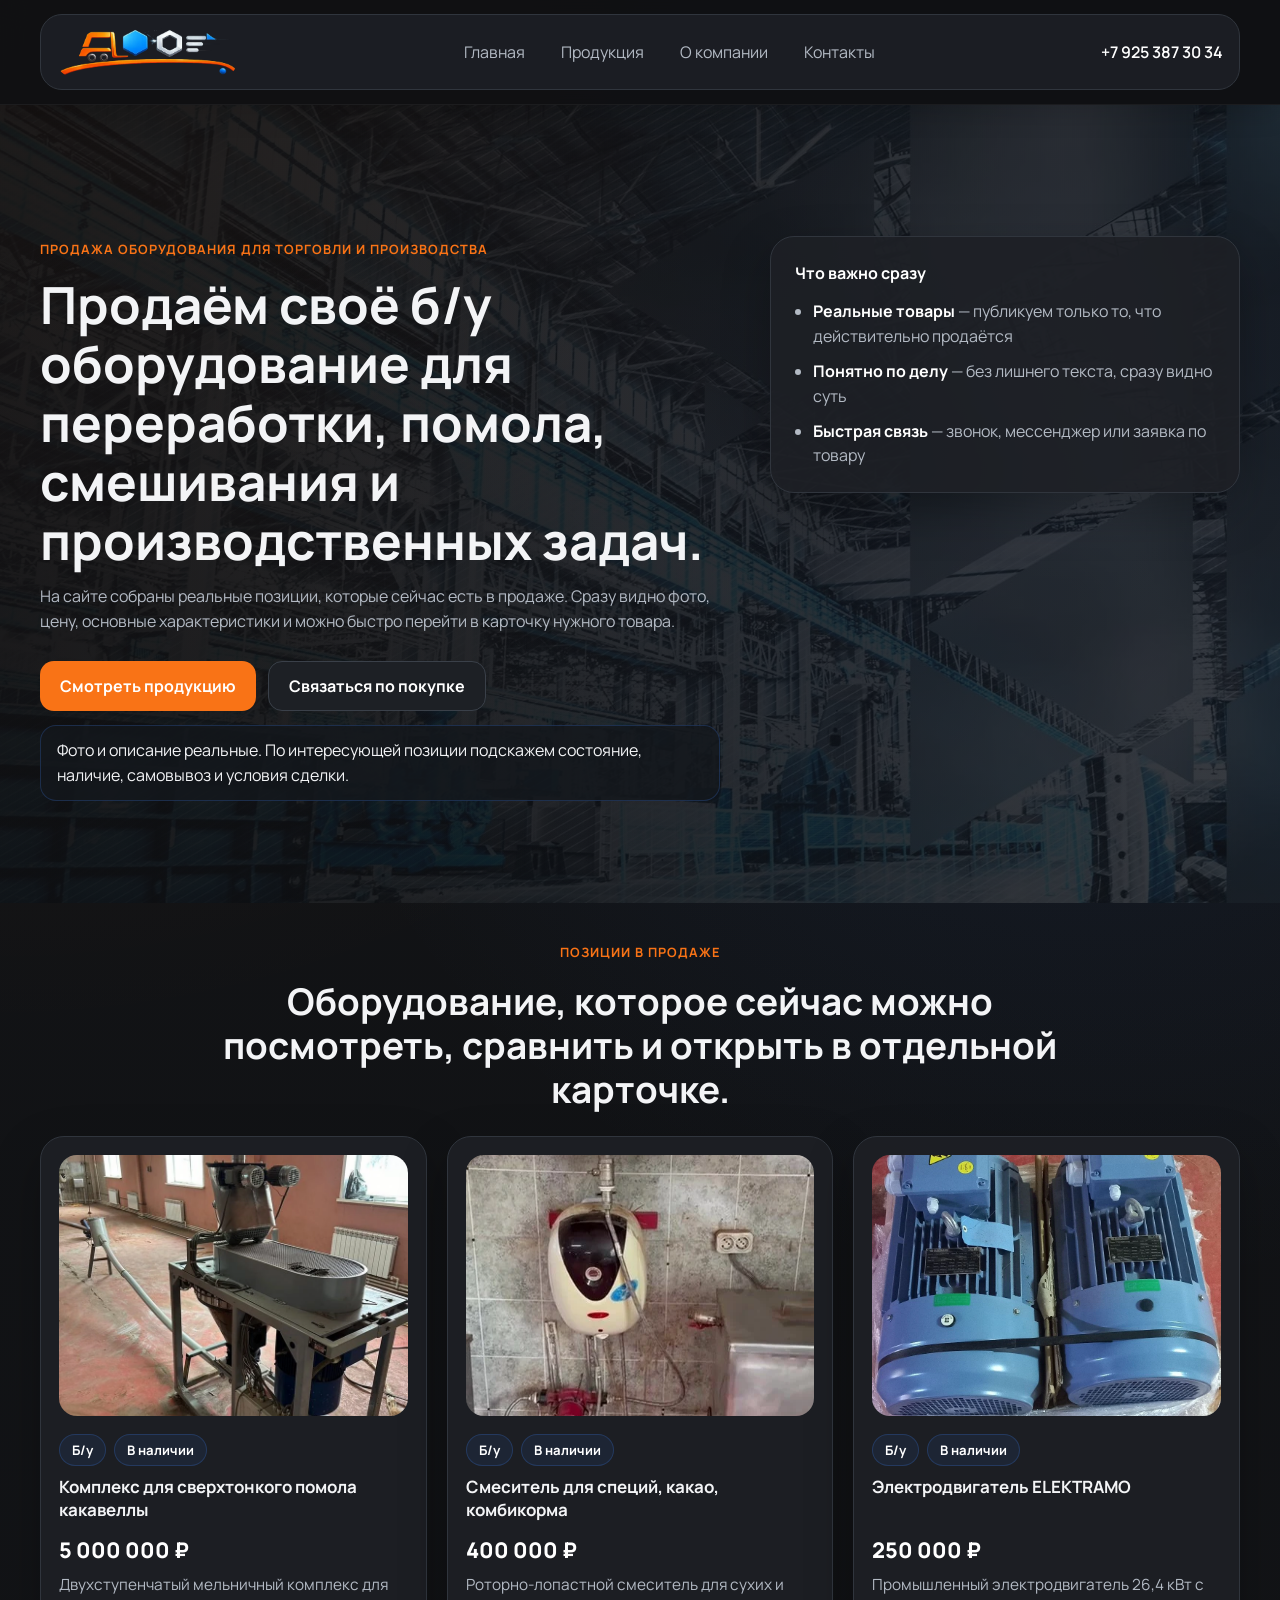
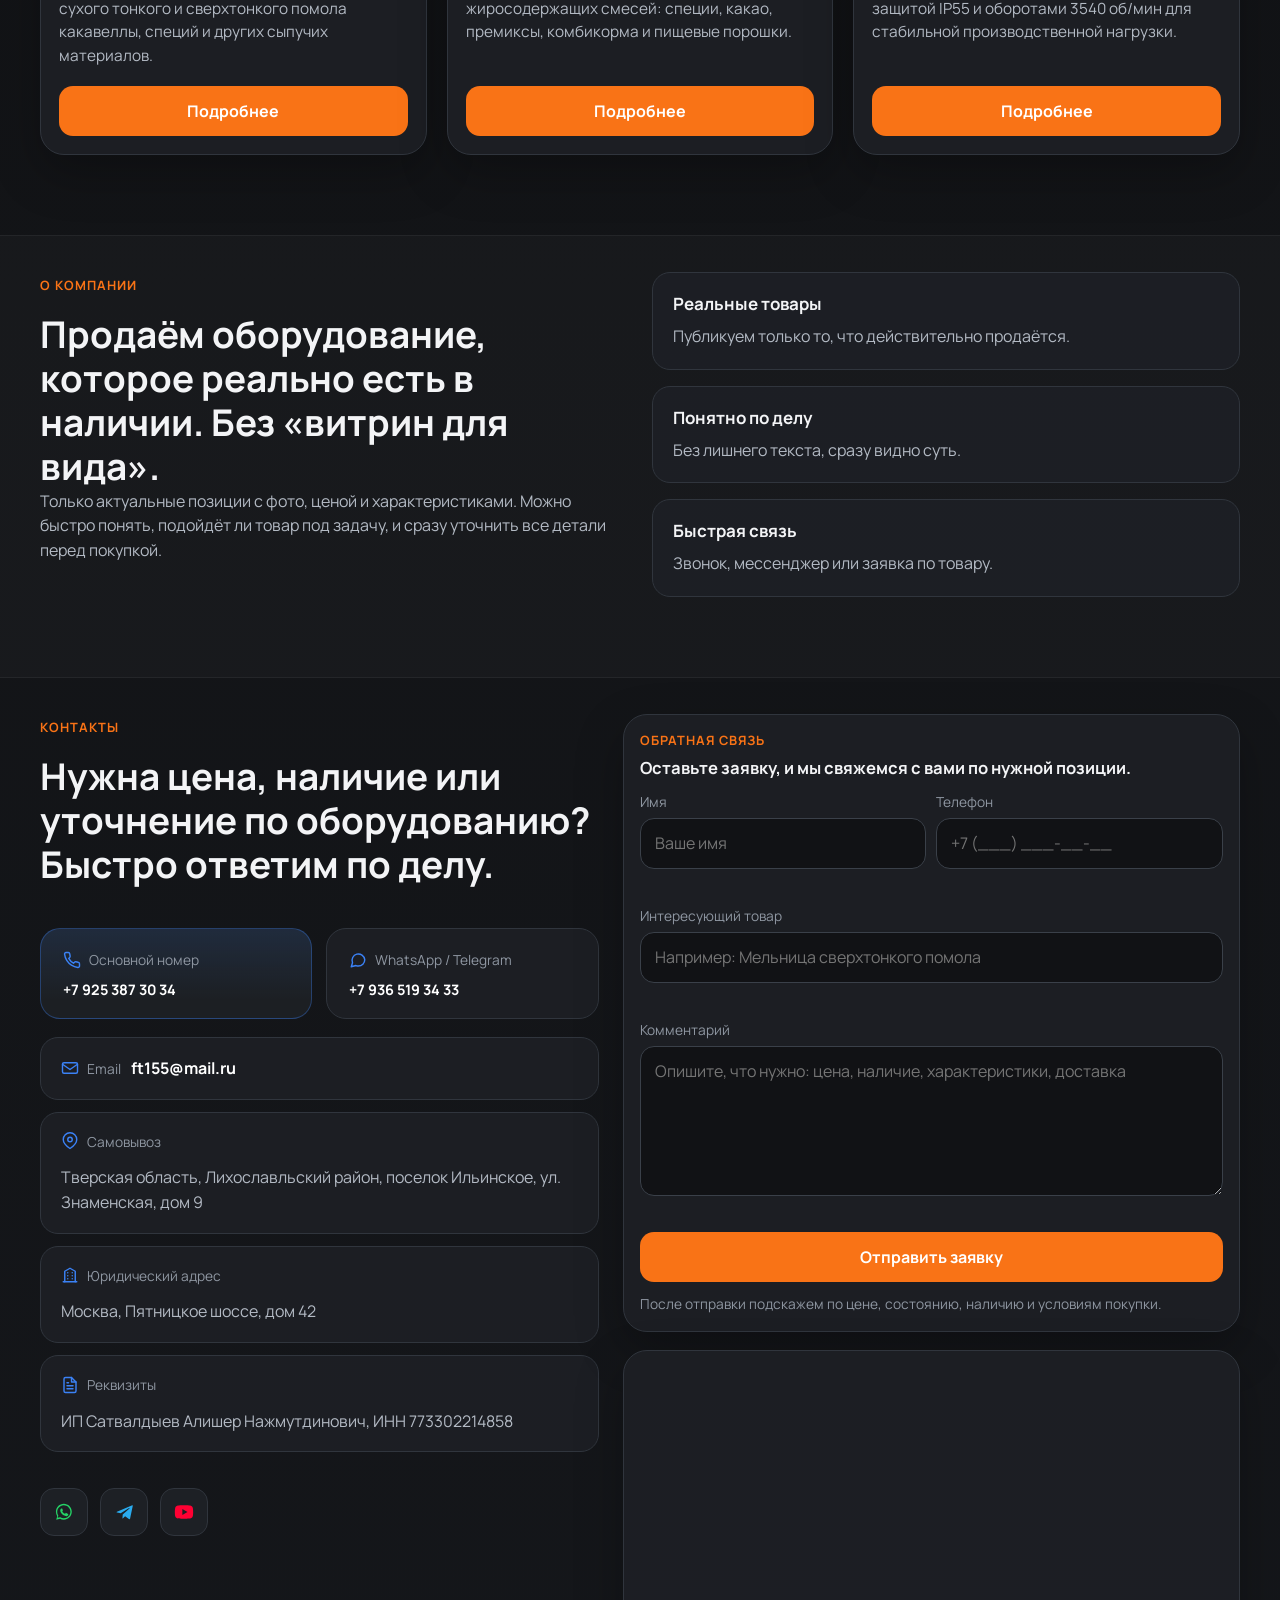
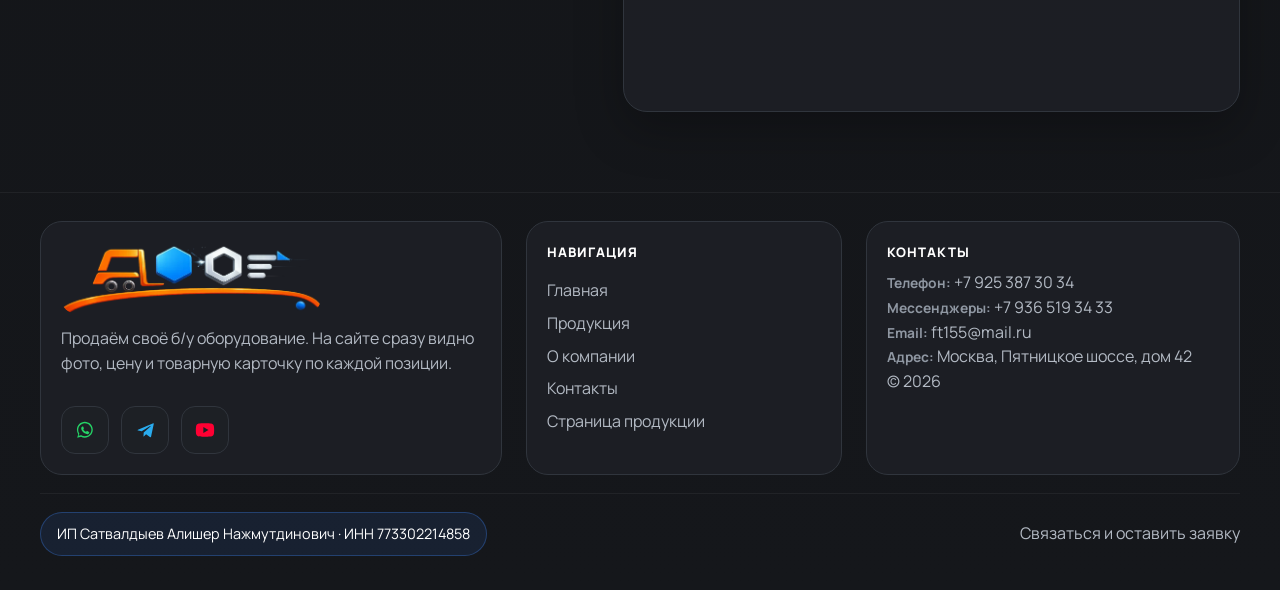
==== commit c7046eb5: "правка лого" ====
--- a/index.html
+++ b/index.html
@@ -3,8 +3,10 @@
 <head>
     <meta charset="UTF-8">
     <meta name="viewport" content="width=device-width, initial-scale=1.0">
-    <meta name="description" content="TECHPRO — продажа своего б/у оборудования для переработки, производства и торговли. Реальные позиции, фото, цена и быстрый контакт по покупке.">
-    <title>TECHPRO | Б/у оборудование в продаже</title>
+    <meta name="description" content="Б/у оборудование для переработки, производства и торговли: реальные позиции, фото, характеристики, цена и быстрый контакт по покупке.">
+    <meta property="og:title" content="Б/у оборудование в продаже">
+    <meta property="og:description" content="Реальные позиции б/у оборудования с фото, характеристиками и ценой. Быстрый переход в карточку товара и удобная связь по покупке.">
+    <title>Б/у оборудование в продаже</title>
     <link rel="preconnect" href="https://fonts.googleapis.com">
     <link rel="preconnect" href="https://fonts.gstatic.com" crossorigin>
     <link href="https://fonts.googleapis.com/css2?family=Manrope:wght@400;500;600;700;800&display=swap" rel="stylesheet">
@@ -217,7 +219,7 @@
                 <p><strong>Мессенджеры:</strong> <a href="tel:+79365193433">+7 936 519 34 33</a></p>
                 <p><strong>Email:</strong> <a href="mailto:ft155@mail.ru">ft155@mail.ru</a></p>
                 <p><strong>Адрес:</strong> Москва, Пятницкое шоссе, дом 42</p>
-                <p>© <span id="currentYear"></span> TECHPRO</p>
+                <p>© <span id="currentYear"></span></p>
             </div>
         </div>
         <div class="container footer-bottom">
--- a/style.css
+++ b/style.css
@@ -836,7 +836,9 @@
 }
 
 .footer-logo {
-    max-height: 106px;
+    cursor: pointer;
+   max-width: 260px;
+    max-height: 92px;
 }
 
 .footer-links {
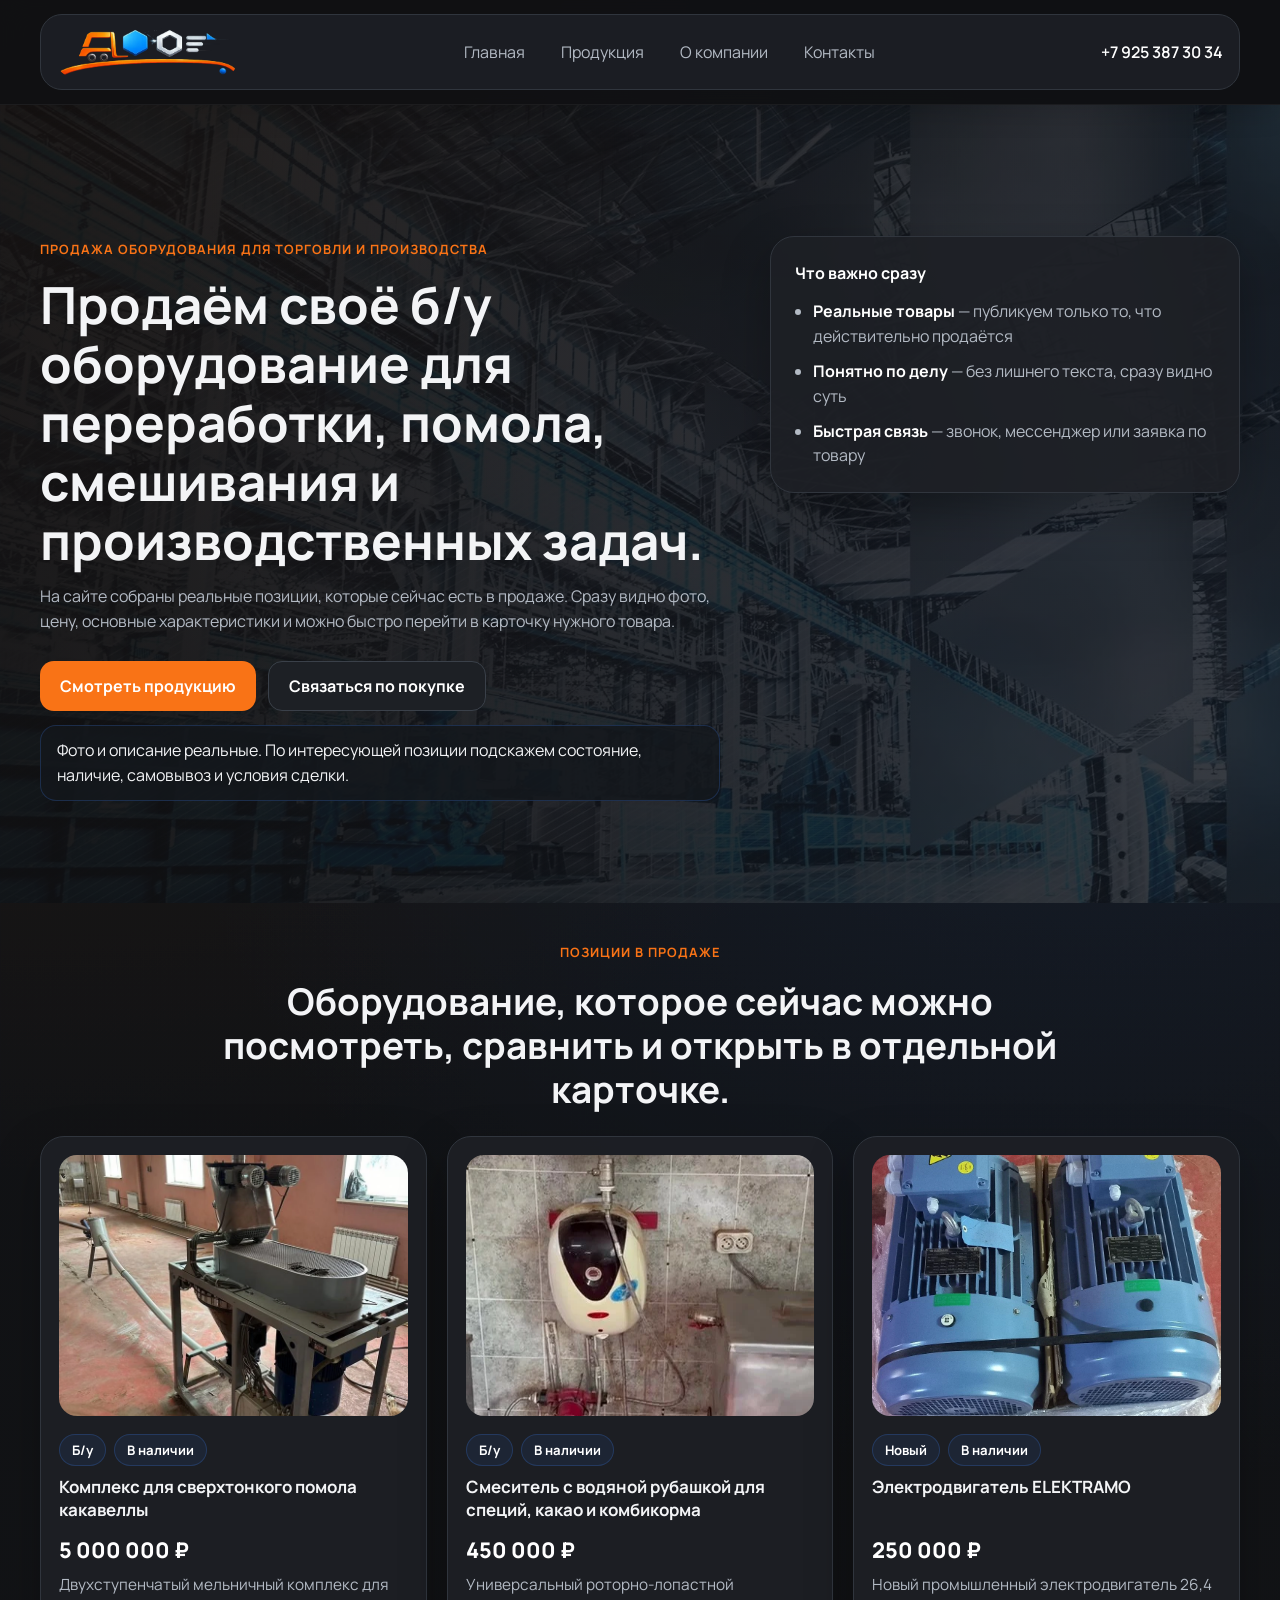
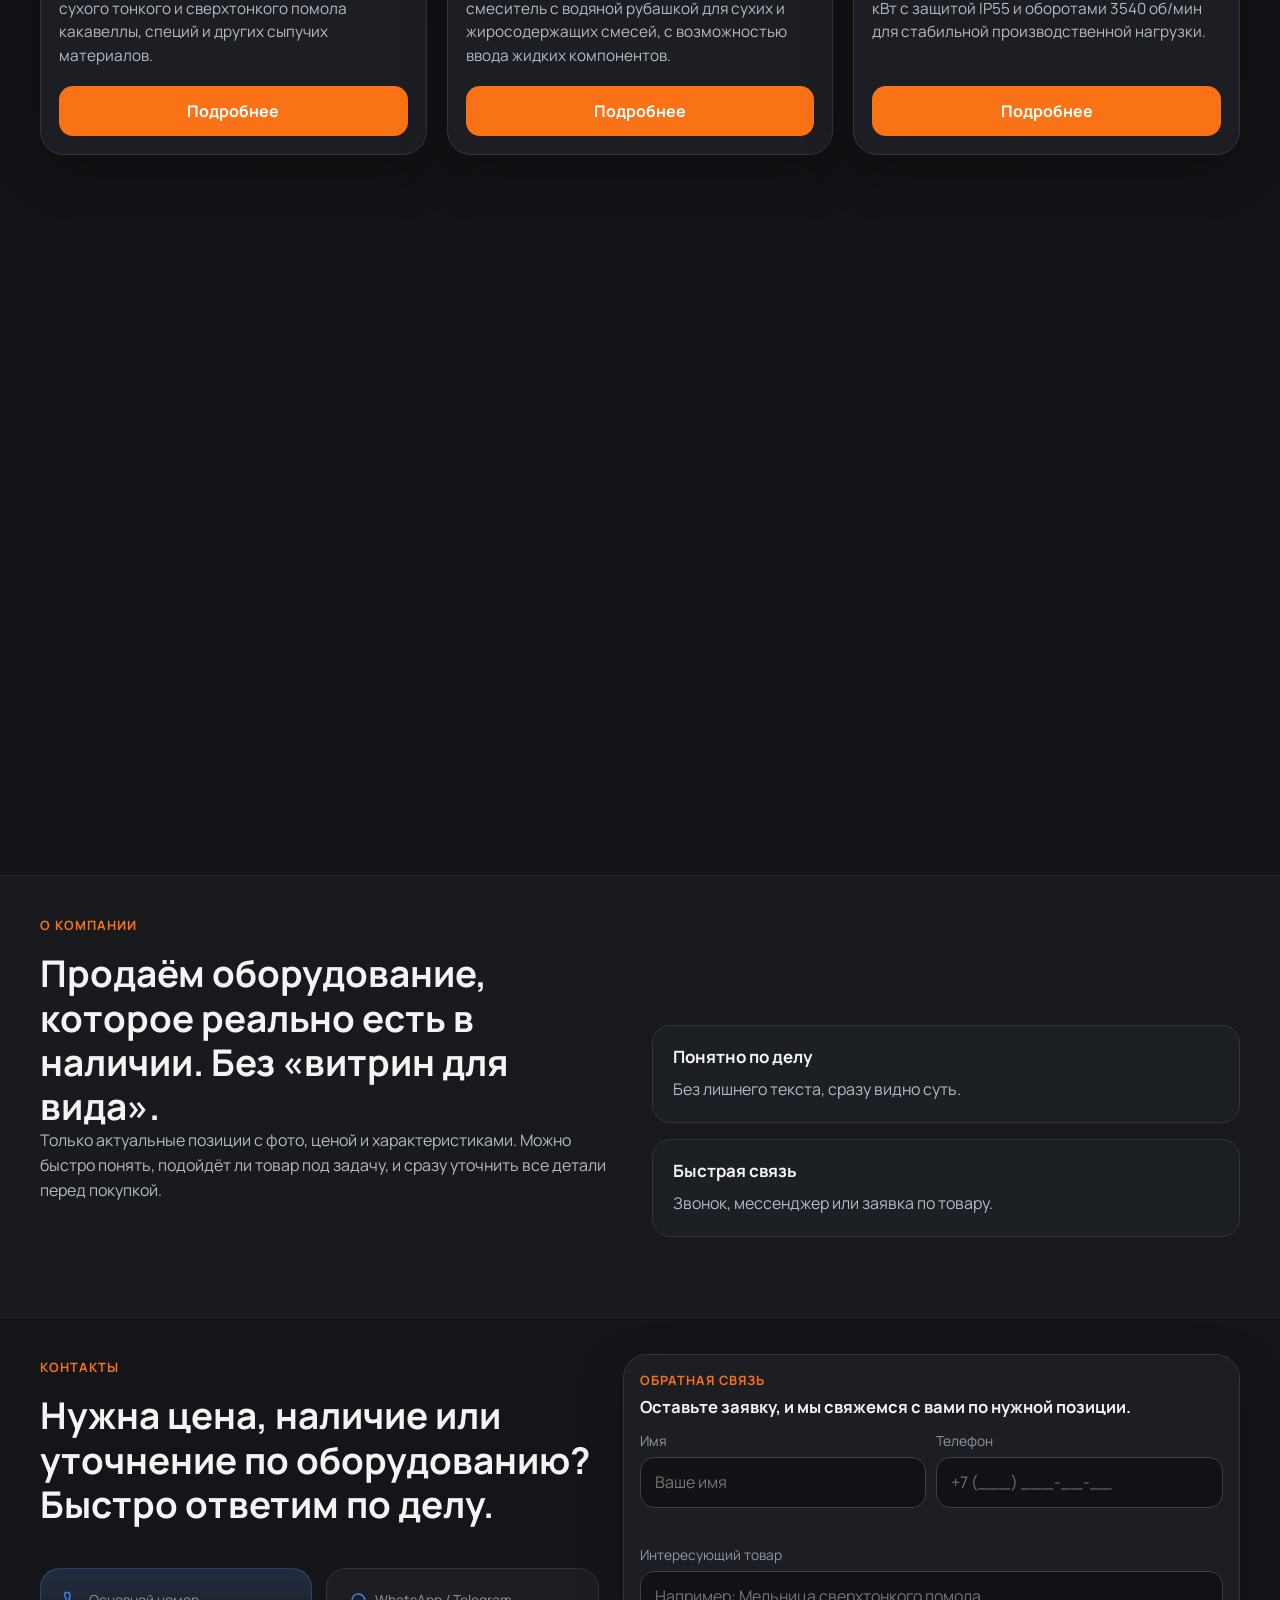
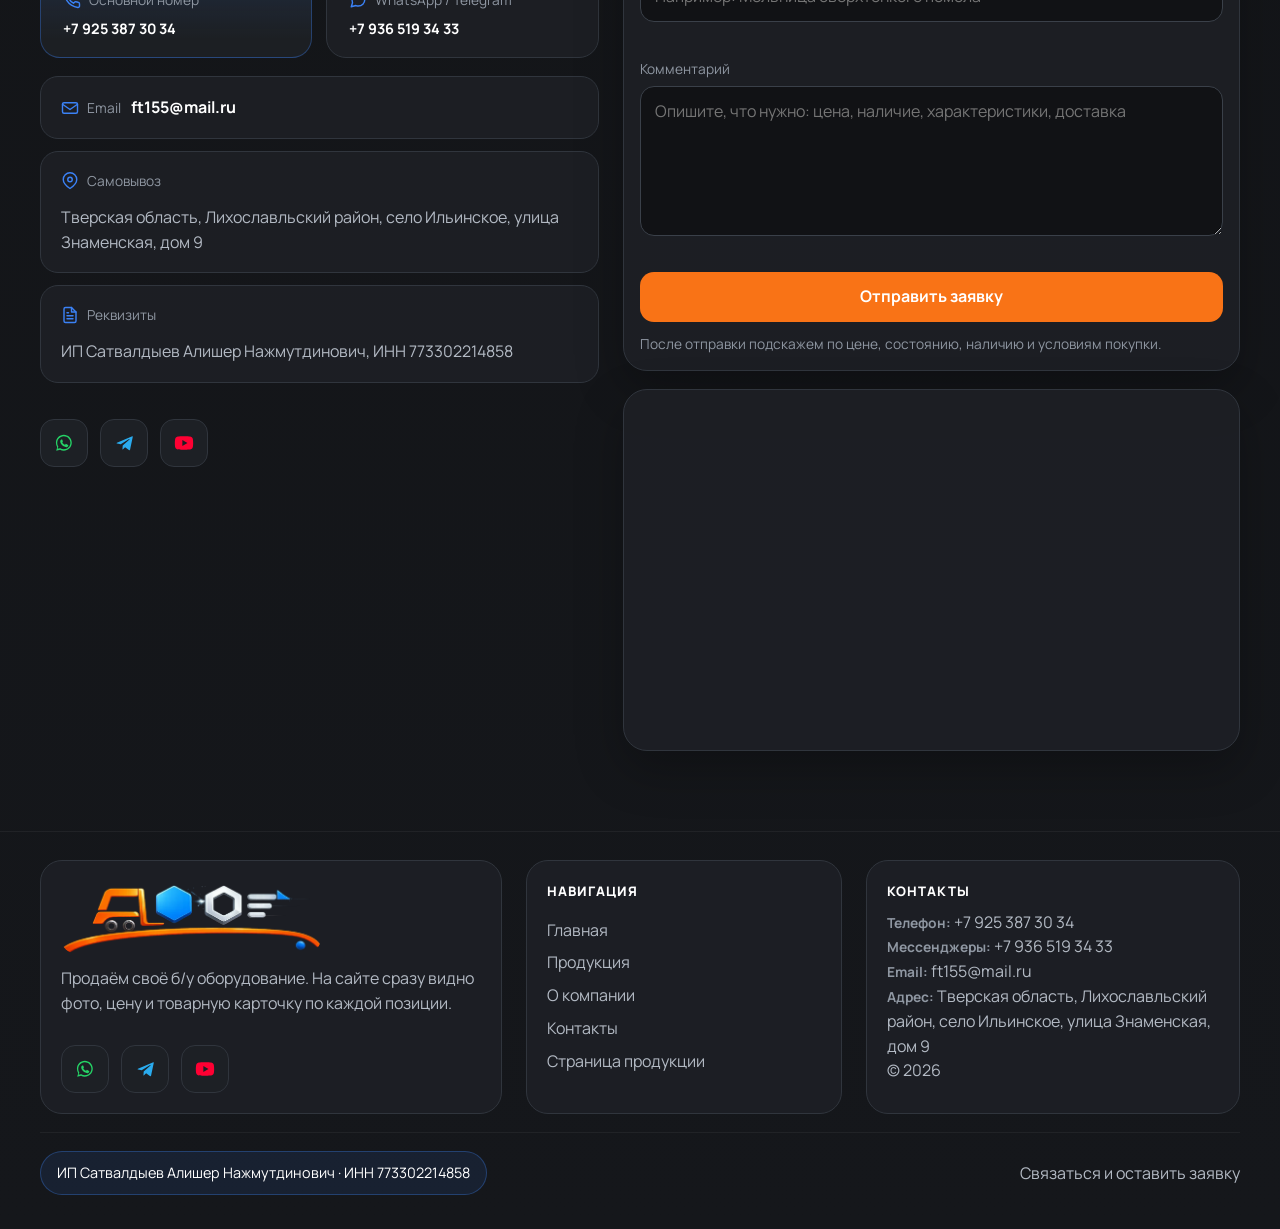
==== commit 06249360: "добавление новых товаров и правки от клиента" ====
--- a/index.html
+++ b/index.html
@@ -7,6 +7,7 @@
     <meta property="og:title" content="Б/у оборудование в продаже">
     <meta property="og:description" content="Реальные позиции б/у оборудования с фото, характеристиками и ценой. Быстрый переход в карточку товара и удобная связь по покупке.">
     <title>Б/у оборудование в продаже</title>
+    <link rel="shortcut icon" href="./assets/products/favicon.png" type="image/x-icon">
     <link rel="preconnect" href="https://fonts.googleapis.com">
     <link rel="preconnect" href="https://fonts.gstatic.com" crossorigin>
     <link href="https://fonts.googleapis.com/css2?family=Manrope:wght@400;500;600;700;800&display=swap" rel="stylesheet">
@@ -21,6 +22,7 @@
             </a>
 
             <nav class="site-nav" id="siteNav">
+                <button class="menu-close" type="button" aria-label="Закрыть меню" data-close-menu>×</button>
                 <a href="#top">Главная</a>
                 <a href="#products">Продукция</a>
                 <a href="#about">О компании</a>
@@ -129,11 +131,7 @@
                         </div>
                         <div class="contact-meta-item">
                             <span><i class="inline-icon" data-icon="location"></i>Самовывоз</span>
-                            <p>Тверская область, Лихославльский район, поселок Ильинское, ул. Знаменская, дом 9</p>
-                        </div>
-                        <div class="contact-meta-item">
-                            <span><i class="inline-icon" data-icon="office"></i>Юридический адрес</span>
-                            <p>Москва, Пятницкое шоссе, дом 42</p>
+                            <p>Тверская область, Лихославльский район, село Ильинское, улица Знаменская, дом 9</p>
                         </div>
                         <div class="contact-meta-item">
                             <span><i class="inline-icon" data-icon="document"></i>Реквизиты</span>
@@ -183,8 +181,8 @@
 
                     <div class="map-card">
                         <iframe
-                            title="Карта по координатам"
-                            src="https://yandex.ru/map-widget/v1/?ll=37.358355%2C55.856063&mode=whatshere&whatshere%5Bpoint%5D=37.358355%2C55.856063&whatshere%5Bzoom%5D=16&z=16"
+                            title="Карта базы в Ильинском"
+                            src="https://www.google.com/maps?q=%D0%A2%D0%B2%D0%B5%D1%80%D1%81%D0%BA%D0%B0%D1%8F%20%D0%BE%D0%B1%D0%BB%D0%B0%D1%81%D1%82%D1%8C%2C%20%D0%9B%D0%B8%D1%85%D0%BE%D1%81%D0%BB%D0%B0%D0%B2%D0%BB%D1%8C%D1%81%D0%BA%D0%B8%D0%B9%20%D1%80%D0%B0%D0%B9%D0%BE%D0%BD%2C%20%D1%81%D0%B5%D0%BB%D0%BE%20%D0%98%D0%BB%D1%8C%D0%B8%D0%BD%D1%81%D0%BA%D0%BE%D0%B5%2C%20%D1%83%D0%BB%D0%B8%D1%86%D0%B0%20%D0%97%D0%BD%D0%B0%D0%BC%D0%B5%D0%BD%D1%81%D0%BA%D0%B0%D1%8F%2C%20%D0%B4%D0%BE%D0%BC%209&z=16&output=embed"
                             loading="lazy"
                             referrerpolicy="no-referrer-when-downgrade">
                         </iframe>
@@ -218,7 +216,7 @@
                 <p><strong>Телефон:</strong> <a href="tel:+79253873034">+7 925 387 30 34</a></p>
                 <p><strong>Мессенджеры:</strong> <a href="tel:+79365193433">+7 936 519 34 33</a></p>
                 <p><strong>Email:</strong> <a href="mailto:ft155@mail.ru">ft155@mail.ru</a></p>
-                <p><strong>Адрес:</strong> Москва, Пятницкое шоссе, дом 42</p>
+                <p><strong>Адрес:</strong> Тверская область, Лихославльский район, село Ильинское, улица Знаменская, дом 9</p>
                 <p>© <span id="currentYear"></span></p>
             </div>
         </div>
--- a/style.css
+++ b/style.css
@@ -18,6 +18,7 @@
     --radius: 24px;
     --radius-sm: 18px;
     --container: min(1200px, calc(100vw - 32px));
+    --scrollbar-comp: 0px;
 }
 
 *,
@@ -29,6 +30,7 @@
 html {
     scroll-behavior: smooth;
     scroll-padding-top: 112px;
+    background: var(--bg);
 }
 
 html.menu-open,
@@ -90,6 +92,7 @@
     top: 0;
     z-index: 80;
     padding: 14px 0;
+    padding-right: var(--scrollbar-comp);
     background: rgba(16, 17, 19, 0.92);
     backdrop-filter: blur(14px);
     border-bottom: 1px solid rgba(255, 255, 255, 0.05);
@@ -163,6 +166,10 @@
 .site-nav a:hover {
     color: var(--white);
     background: rgba(255, 255, 255, 0.05);
+}
+
+.menu-close {
+    display: none;
 }
 
 .nav-button {
@@ -1331,6 +1338,24 @@
         font-weight: 700;
     }
 
+    .menu-close {
+        position: absolute;
+        top: 24px;
+        right: 24px;
+        z-index: 2;
+        display: inline-flex;
+        align-items: center;
+        justify-content: center;
+        width: 48px;
+        height: 48px;
+        border-radius: 16px;
+        border: 1px solid rgba(255, 255, 255, 0.12);
+        background: rgba(255, 255, 255, 0.04);
+        color: var(--white);
+        font-size: 2rem;
+        line-height: 1;
+    }
+
     .menu-toggle {
         display: block;
     }
@@ -1370,9 +1395,23 @@
 
 @media (max-width: 720px) {
     .product-grid,
-    .product-grid-catalog,
+    .product-grid-catalog {
+        grid-template-columns: 1fr;
+    }
+
     .thumb-row {
-        grid-template-columns: 1fr;
+        grid-template-columns: repeat(4, minmax(0, 1fr));
+        gap: 8px;
+        align-items: start;
+    }
+
+    .thumb-button {
+        padding: 6px;
+    }
+
+    .thumb-button img {
+        aspect-ratio: 1 / 1;
+        object-fit: cover;
     }
 
     .detail-highlights {
@@ -1381,7 +1420,7 @@
 
     .brand-logo {
         max-height: 74px;
-        max-width: 250px;
+        max-width: 150px;
     }
 
     .hero,
@@ -1426,13 +1465,24 @@
     }
 
     .media-modal {
-        padding: 16px;
+        padding: 8px;
+    }
+
+    .media-modal-dialog[data-mode="image"] {
+        width: calc(100vw - 16px);
+        max-width: none;
+        border-radius: 20px;
     }
 
     .media-modal-dialog[data-mode="image"] .media-modal-content {
         min-height: 0;
-        max-height: calc(100vh - 48px);
-        padding: 48px 54px 16px;
+        max-height: calc(100vh - 24px);
+        padding: 44px 44px 12px;
+    }
+
+    .media-modal-content img {
+        max-width: 100%;
+        max-height: calc(100vh - 96px);
     }
 
     .media-modal-nav {
@@ -1442,10 +1492,15 @@
     }
 
     .media-modal-prev {
-        left: 8px;
+        left: 6px;
     }
 
     .media-modal-next {
+        right: 6px;
+    }
+
+    .media-modal-close {
+        top: 8px;
         right: 8px;
     }
 
